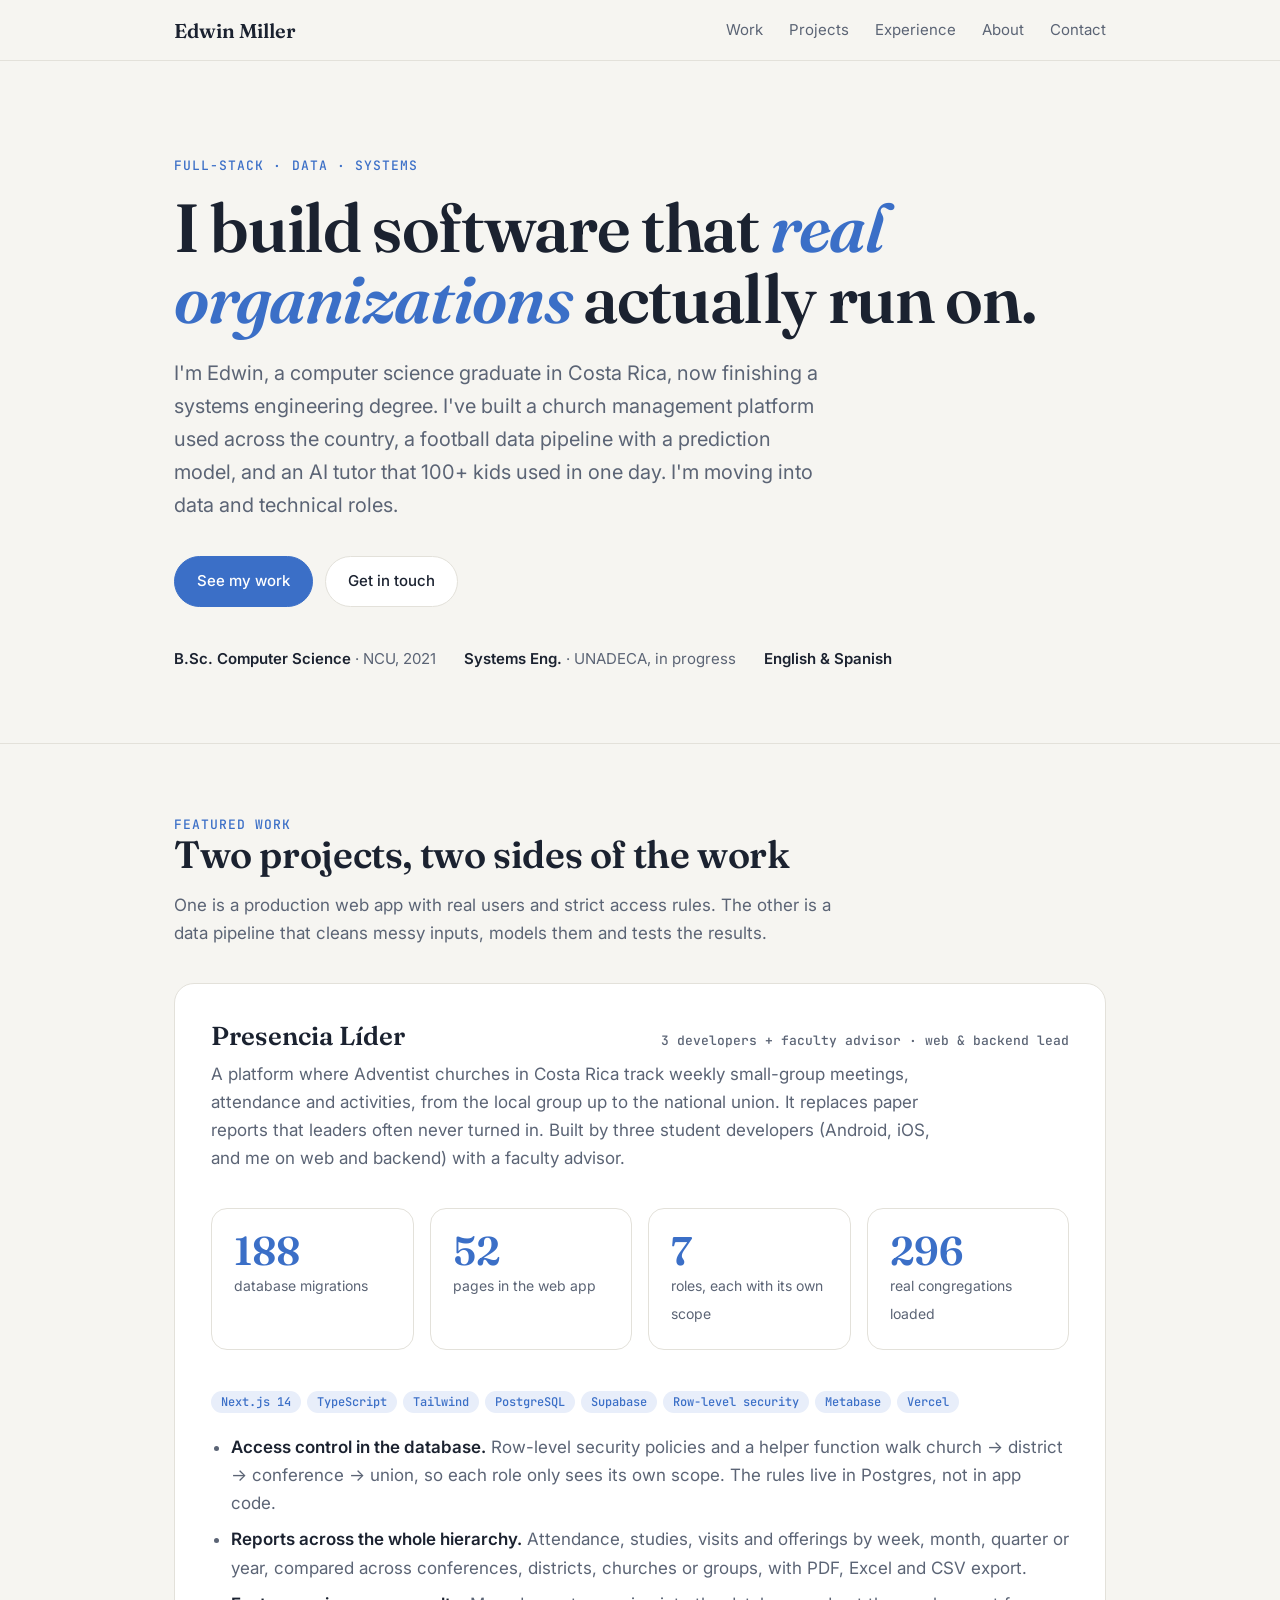
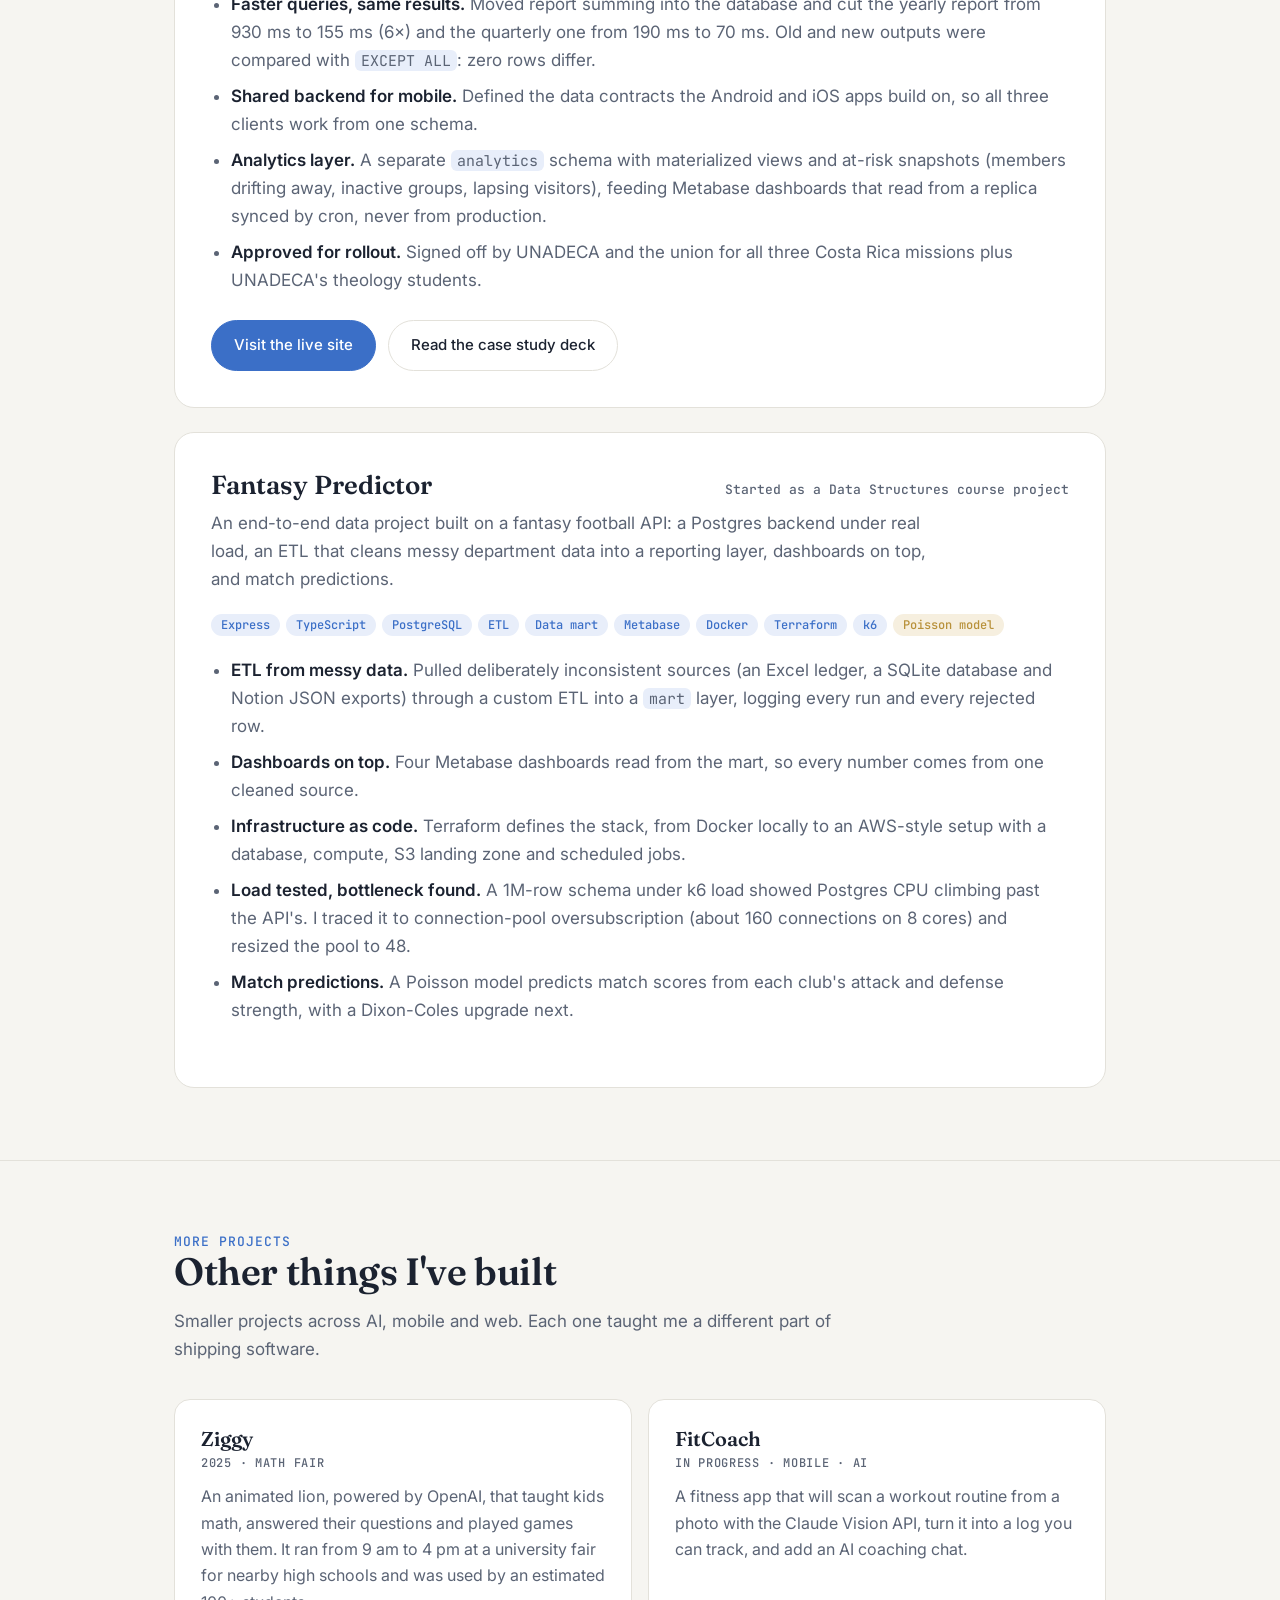
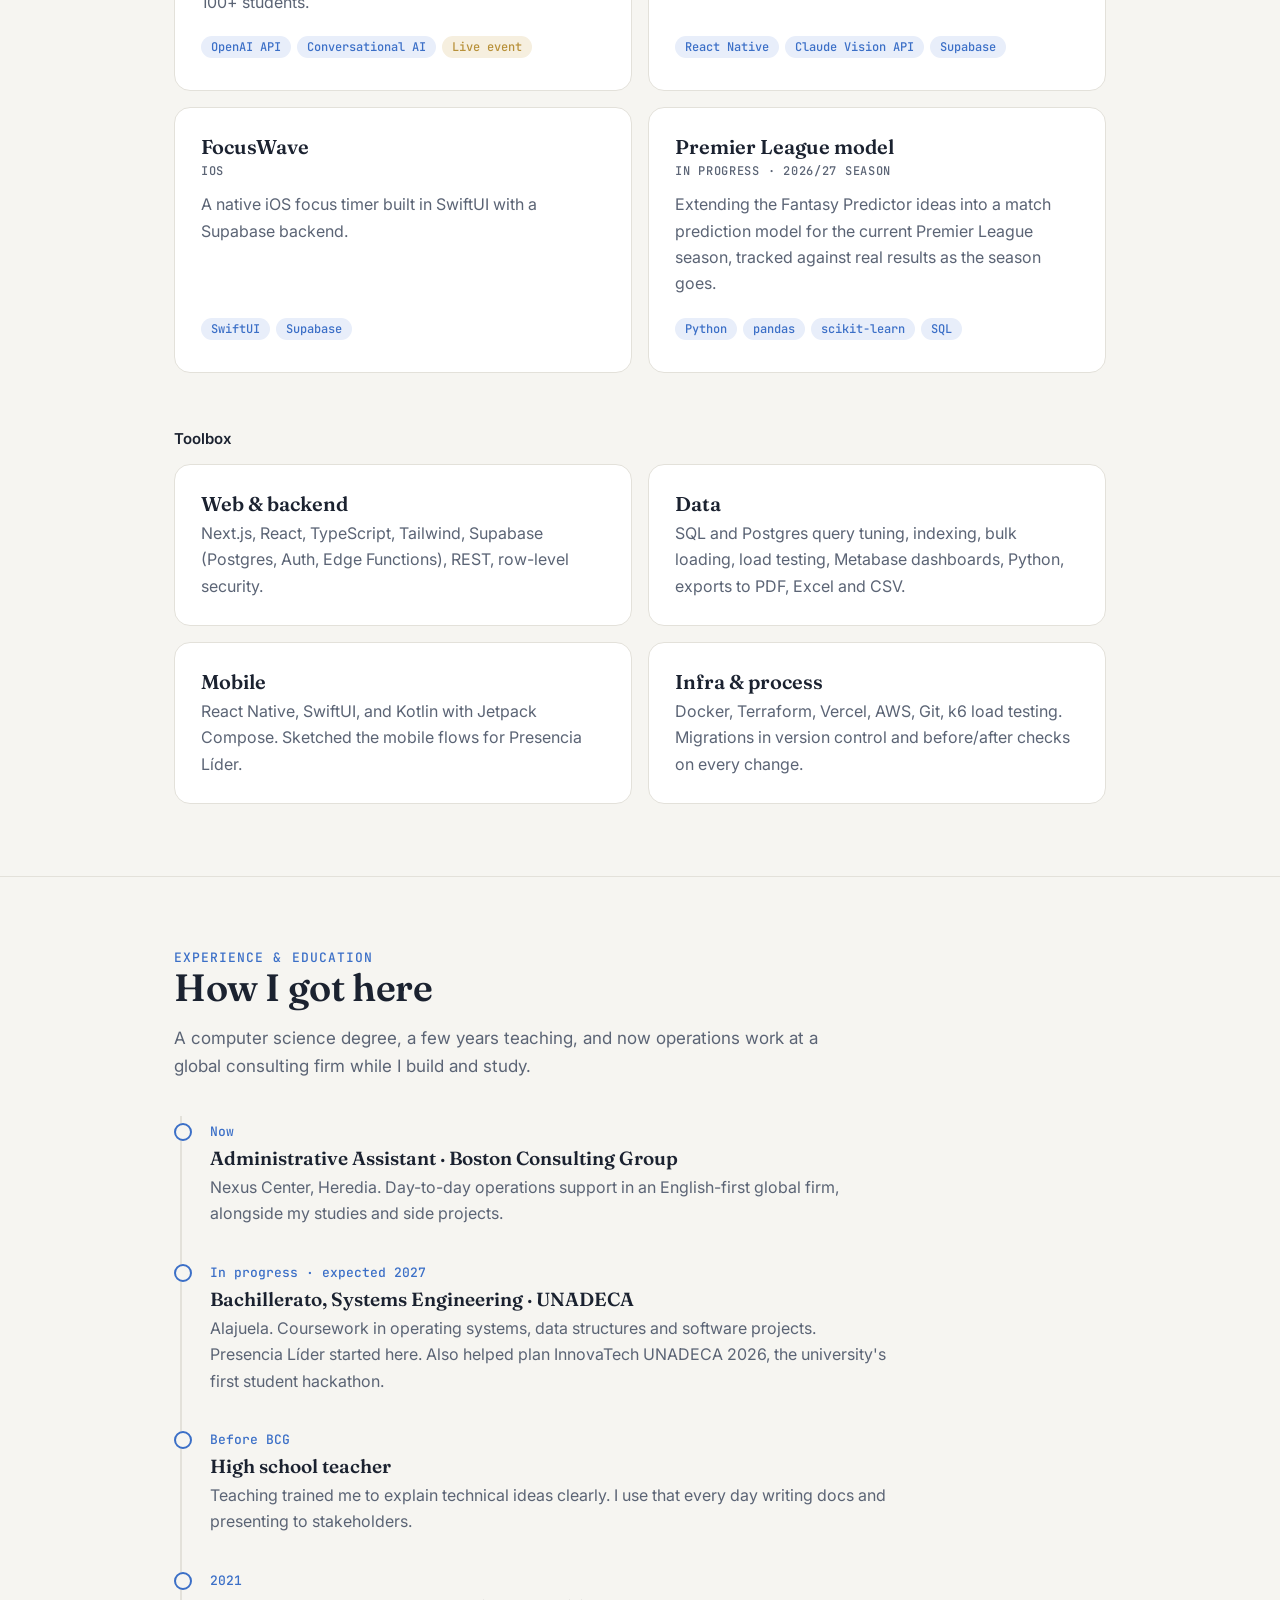
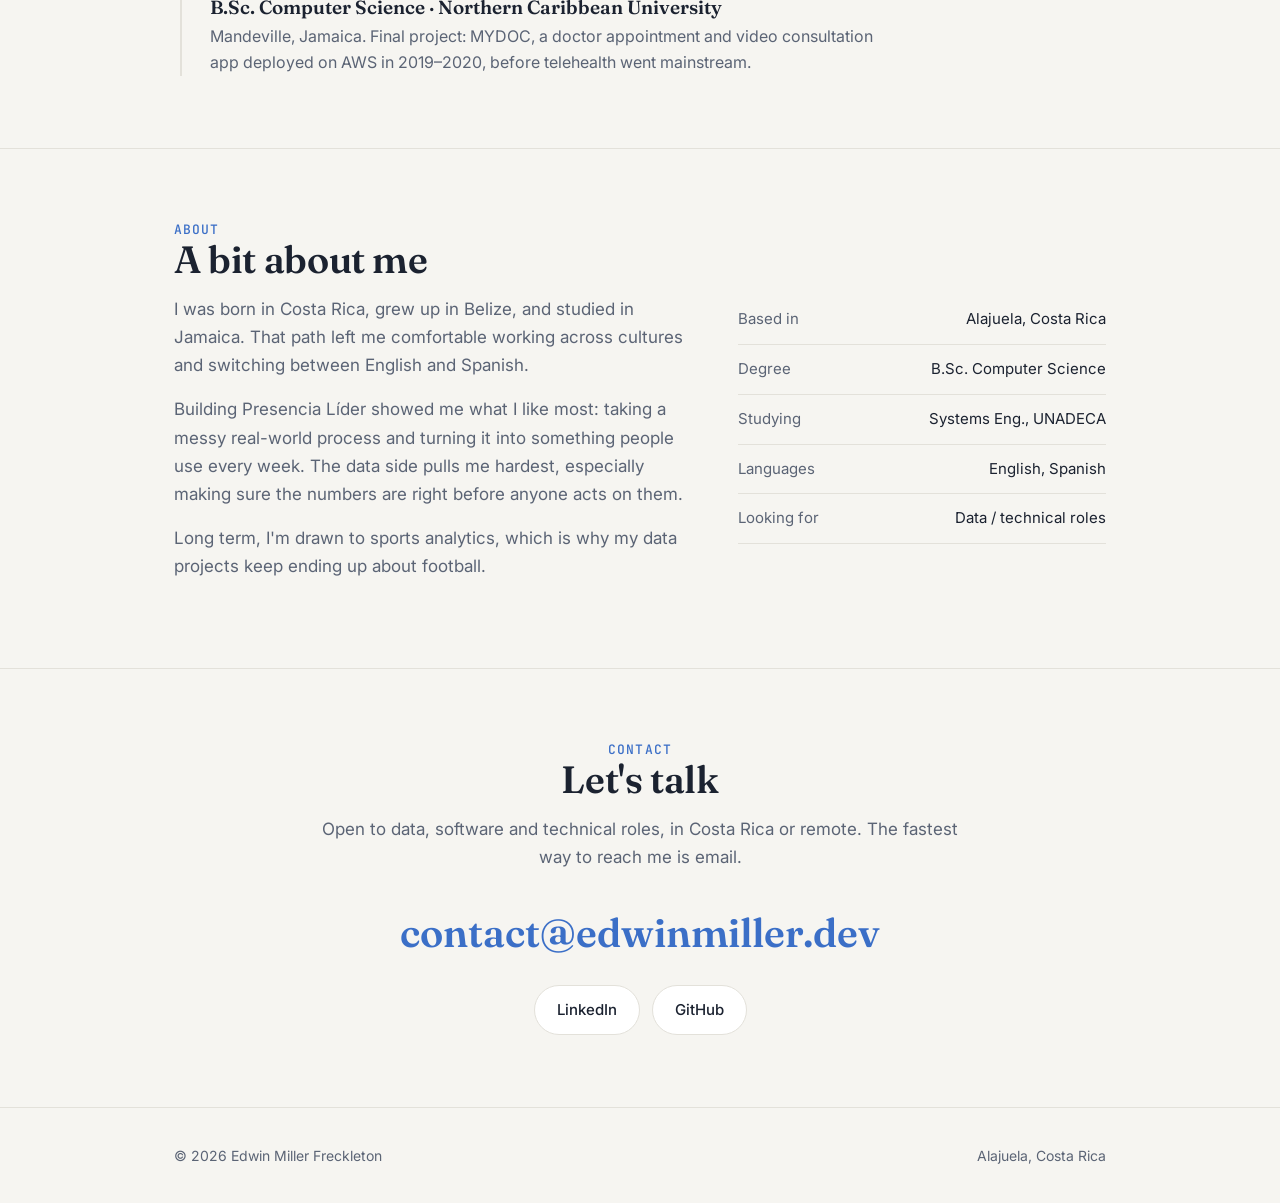
==== index.html @ 7f7b88af "Add files via upload" ====
<!doctype html>
<html lang="en">
<head>
<meta charset="utf-8">
<meta name="viewport" content="width=device-width, initial-scale=1">
<title>Edwin Miller Freckleton — Software & Data</title>
<meta name="description" content="Computer science graduate and full-stack developer in Costa Rica. Web apps, PostgreSQL, data pipelines and prediction models.">
<meta property="og:title" content="Edwin Miller Freckleton">
<meta property="og:description" content="Full-stack and data work: Presencia Líder, a football prediction pipeline, an AI tutor for kids, and more.">
<link rel="icon" href="data:image/svg+xml,<svg xmlns='http://www.w3.org/2000/svg' viewBox='0 0 100 100'><rect width='100' height='100' rx='22' fill='%234a7fd4'/><text x='50' y='68' font-size='56' font-family='Georgia' text-anchor='middle' fill='white'>E</text></svg>">
<link rel="preconnect" href="https://fonts.googleapis.com">
<link rel="preconnect" href="https://fonts.gstatic.com" crossorigin>
<link href="https://fonts.googleapis.com/css2?family=Fraunces:opsz,wght@9..144,500;9..144,600&family=Inter:wght@400;500;600&family=JetBrains+Mono:wght@400;500&display=swap" rel="stylesheet">
<style>
:root{
  --bg:#f6f5f1; --card:#ffffff; --ink:#1b2230; --ink2:#5b6475; --line:#e3e1da;
  --accent:#3b6fc7; --accent-soft:#e8eefa; --gold:#b8913a; --gold-soft:#f6efdf;
}
@media (prefers-color-scheme:dark){
  :root{ --bg:#10141c; --card:#171c27; --ink:#eef0f4; --ink2:#a2abbb; --line:#262d3b; --accent:#7ea6ec; --accent-soft:#1a2438; --gold:#d3ad5a; --gold-soft:#2a2414; }
}
*{box-sizing:border-box;margin:0;padding:0}
html{scroll-behavior:smooth}
body{background:var(--bg);color:var(--ink);font:400 17px/1.65 Inter,system-ui,sans-serif;-webkit-font-smoothing:antialiased}
a{color:inherit}
code{font:400 .88em 'JetBrains Mono',monospace;background:var(--accent-soft);padding:1px 6px;border-radius:6px}
.wrap{max-width:980px;margin:0 auto;padding:0 24px}
nav{position:sticky;top:0;z-index:10;background:color-mix(in srgb,var(--bg) 88%,transparent);backdrop-filter:blur(10px);border-bottom:1px solid var(--line)}
nav .wrap{display:flex;justify-content:space-between;align-items:center;height:60px}
.logo{font:600 20px Fraunces,serif;text-decoration:none}
nav ul{display:flex;gap:26px;list-style:none;font-size:15px}
nav ul a{text-decoration:none;color:var(--ink2)}
nav ul a:hover{color:var(--ink)}
.hero{padding:96px 0 72px}
.eyebrow{font:500 13px 'JetBrains Mono',monospace;letter-spacing:.08em;text-transform:uppercase;color:var(--accent)}
h1{font:600 clamp(40px,7vw,68px)/1.05 Fraunces,serif;letter-spacing:-.02em;margin:18px 0 22px}
h1 em{font-style:italic;color:var(--accent)}
.lead{font-size:20px;color:var(--ink2);max-width:660px}
.cta{display:flex;flex-wrap:wrap;gap:12px;margin-top:34px}
.btn{display:inline-block;padding:12px 22px;border-radius:999px;font-weight:500;font-size:15px;text-decoration:none;border:1px solid var(--line);background:var(--card);transition:transform .15s}
.btn.primary{background:var(--accent);border-color:var(--accent);color:#fff}
.btn:hover{transform:translateY(-1px)}
.hero-facts{display:flex;flex-wrap:wrap;gap:10px 28px;margin-top:40px;font-size:15px;color:var(--ink2)}
.hero-facts b{color:var(--ink);font-weight:600}
section{padding:72px 0;border-top:1px solid var(--line)}
h2{font:600 clamp(28px,4vw,38px)/1.15 Fraunces,serif;letter-spacing:-.01em;margin-bottom:14px}
.sub{color:var(--ink2);max-width:660px;margin-bottom:36px}
.stats{display:grid;grid-template-columns:repeat(4,1fr);gap:16px;margin:36px 0}
.stat{background:var(--card);border:1px solid var(--line);border-radius:16px;padding:22px}
.stat b{display:block;font:600 40px Fraunces,serif;color:var(--accent);line-height:1}
.stat span{font-size:14px;color:var(--ink2)}
.grid{display:grid;grid-template-columns:repeat(2,1fr);gap:16px}
.card{background:var(--card);border:1px solid var(--line);border-radius:16px;padding:26px;display:flex;flex-direction:column}
.card h3{font:600 20px Fraunces,serif;margin-bottom:4px}
.card .kicker{font:500 12px 'JetBrains Mono',monospace;color:var(--ink2);text-transform:uppercase;letter-spacing:.06em;margin-bottom:12px}
.card p{color:var(--ink2);font-size:16px}
.card .tags{margin-top:auto;padding-top:16px}
.tag{display:inline-block;font:500 12px 'JetBrains Mono',monospace;padding:3px 10px;border-radius:999px;background:var(--accent-soft);color:var(--accent);margin:0 6px 6px 0}
.tag.gold{background:var(--gold-soft);color:var(--gold)}
.proj{background:var(--card);border:1px solid var(--line);border-radius:20px;padding:36px}
.proj + .proj{margin-top:24px}
.proj-head{display:flex;justify-content:space-between;align-items:baseline;gap:16px;flex-wrap:wrap}
.proj h3{font:600 26px Fraunces,serif}
.proj .when{font:500 13px 'JetBrains Mono',monospace;color:var(--ink2)}
.proj .what{color:var(--ink2);margin-top:8px;max-width:720px}
.proj .meta{margin:16px 0 4px}
.proj ul{margin:14px 0 26px 20px;color:var(--ink2)}
.proj li{margin-bottom:8px}
.proj li b{color:var(--ink);font-weight:600}
.section-label{font:600 15px Inter,sans-serif;margin:56px 0 16px;color:var(--ink)}
.timeline{list-style:none;border-left:2px solid var(--line);margin-left:6px}
.timeline li{position:relative;padding:0 0 30px 28px}
.timeline li:last-child{padding-bottom:0}
.timeline li::before{content:"";position:absolute;left:-8px;top:7px;width:14px;height:14px;border-radius:50%;background:var(--bg);border:2px solid var(--accent)}
.timeline .t-when{font:500 13px 'JetBrains Mono',monospace;color:var(--accent)}
.timeline h3{font:600 19px Fraunces,serif;margin:2px 0 4px}
.timeline p{color:var(--ink2);font-size:16px;max-width:680px}
.about{display:grid;grid-template-columns:1.4fr 1fr;gap:48px}
.about p{margin-bottom:16px;color:var(--ink2)}
.facts{list-style:none;font-size:15px}
.facts li{padding:12px 0;border-bottom:1px solid var(--line);display:flex;justify-content:space-between;gap:16px}
.facts li span:first-child{color:var(--ink2)}
.facts li span:last-child{text-align:right}
.contact{text-align:center}
.contact .sub{margin-inline:auto}
.contact .mail{font:600 clamp(24px,4.5vw,40px) Fraunces,serif;color:var(--accent);text-decoration:none;word-break:break-all}
.links{display:flex;justify-content:center;gap:12px;margin-top:28px;flex-wrap:wrap}
footer{padding:36px 0;border-top:1px solid var(--line);color:var(--ink2);font-size:14px}
footer .wrap{display:flex;justify-content:space-between;flex-wrap:wrap;gap:8px}
@media(max-width:760px){
  .stats{grid-template-columns:repeat(2,1fr)} .grid,.about{grid-template-columns:1fr} .about{gap:28px}
  nav ul{gap:14px;font-size:14px} nav ul li.hide-sm{display:none}
  .hero{padding:64px 0 48px} section{padding:52px 0} .proj{padding:24px}
}
</style>
</head>
<body>
<nav><div class="wrap">
  <a class="logo" href="#top">Edwin Miller</a>
  <ul>
    <li><a href="#work">Work</a></li>
    <li class="hide-sm"><a href="#projects">Projects</a></li>
    <li><a href="#experience">Experience</a></li>
    <li class="hide-sm"><a href="#about">About</a></li>
    <li><a href="#contact">Contact</a></li>
  </ul>
</div></nav>

<header class="hero" id="top"><div class="wrap">
  <p class="eyebrow">Full-stack · Data · Systems</p>
  <h1>I build software that <em>real organizations</em> actually run on.</h1>
  <p class="lead">I'm Edwin, a computer science graduate in Costa Rica, now finishing a systems engineering degree. I've built a church management platform used across the country, a football data pipeline with a prediction model, and an AI tutor that 100+ kids used in one day. I'm moving into data and technical roles.</p>
  <div class="cta">
    <a class="btn primary" href="#work">See my work</a>
    <a class="btn" href="#contact">Get in touch</a>
  </div>
  <div class="hero-facts">
    <span><b>B.Sc. Computer Science</b> · NCU, 2021</span>
    <span><b>Systems Eng.</b> · UNADECA, in progress</span>
    <span><b>English &amp; Spanish</b></span>
  </div>
</div></header>

<section id="work"><div class="wrap">
  <p class="eyebrow">Featured work</p>
  <h2>Two projects, two sides of the work</h2>
  <p class="sub">One is a production web app with real users and strict access rules. The other is a data pipeline that cleans messy inputs, models them and tests the results.</p>

  <div class="proj">
    <div class="proj-head"><h3>Presencia Líder</h3><span class="when">3 developers + faculty advisor · web &amp; backend lead</span></div>
    <p class="what">A platform where Adventist churches in Costa Rica track weekly small-group meetings, attendance and activities, from the local group up to the national union. It replaces paper reports that leaders often never turned in. Built by three student developers (Android, iOS, and me on web and backend) with a faculty advisor.</p>

    <div class="stats">
      <div class="stat"><b>188</b><span>database migrations</span></div>
      <div class="stat"><b>52</b><span>pages in the web app</span></div>
      <div class="stat"><b>7</b><span>roles, each with its own scope</span></div>
      <div class="stat"><b>296</b><span>real congregations loaded</span></div>
    </div>

    <div class="meta">
      <span class="tag">Next.js 14</span><span class="tag">TypeScript</span><span class="tag">Tailwind</span><span class="tag">PostgreSQL</span><span class="tag">Supabase</span><span class="tag">Row-level security</span><span class="tag">Metabase</span><span class="tag">Vercel</span>
    </div>
    <ul>
      <li><b>Access control in the database.</b> Row-level security policies and a helper function walk church → district → conference → union, so each role only sees its own scope. The rules live in Postgres, not in app code.</li>
      <li><b>Reports across the whole hierarchy.</b> Attendance, studies, visits and offerings by week, month, quarter or year, compared across conferences, districts, churches or groups, with PDF, Excel and CSV export.</li>
      <li><b>Faster queries, same results.</b> Moved report summing into the database and cut the yearly report from 930 ms to 155 ms (6×) and the quarterly one from 190 ms to 70 ms. Old and new outputs were compared with <code>EXCEPT ALL</code>: zero rows differ.</li>
      <li><b>Shared backend for mobile.</b> Defined the data contracts the Android and iOS apps build on, so all three clients work from one schema.</li>
      <li><b>Analytics layer.</b> A separate <code>analytics</code> schema with materialized views and at-risk snapshots (members drifting away, inactive groups, lapsing visitors), feeding Metabase dashboards that read from a replica synced by cron, never from production.</li>
      <li><b>Approved for rollout.</b> Signed off by UNADECA and the union for all three Costa Rica missions plus UNADECA's theology students.</li>
    </ul>
    <div class="cta" style="margin-top:0">
      <a class="btn primary" href="https://presenciaapp.vercel.app" target="_blank" rel="noopener">Visit the live site</a>
      <a class="btn" href="https://claude.ai/artifact/QnpymMgM3wUbm4tJFWESkU" target="_blank" rel="noopener">Read the case study deck</a>
    </div>
  </div>

  <div class="proj">
    <div class="proj-head"><h3>Fantasy Predictor</h3><span class="when">Started as a Data Structures course project</span></div>
    <p class="what">An end-to-end data project built on a fantasy football API: a Postgres backend under real load, an ETL that cleans messy department data into a reporting layer, dashboards on top, and match predictions.</p>
    <div class="meta">
      <span class="tag">Express</span><span class="tag">TypeScript</span><span class="tag">PostgreSQL</span><span class="tag">ETL</span><span class="tag">Data mart</span><span class="tag">Metabase</span><span class="tag">Docker</span><span class="tag">Terraform</span><span class="tag">k6</span><span class="tag gold">Poisson model</span>
    </div>
    <ul>
      <li><b>ETL from messy data.</b> Pulled deliberately inconsistent sources (an Excel ledger, a SQLite database and Notion JSON exports) through a custom ETL into a <code>mart</code> layer, logging every run and every rejected row.</li>
      <li><b>Dashboards on top.</b> Four Metabase dashboards read from the mart, so every number comes from one cleaned source.</li>
      <li><b>Infrastructure as code.</b> Terraform defines the stack, from Docker locally to an AWS-style setup with a database, compute, S3 landing zone and scheduled jobs.</li>
      <li><b>Load tested, bottleneck found.</b> A 1M-row schema under k6 load showed Postgres CPU climbing past the API's. I traced it to connection-pool oversubscription (about 160 connections on 8 cores) and resized the pool to 48.</li>
      <li><b>Match predictions.</b> A Poisson model predicts match scores from each club's attack and defense strength, with a Dixon-Coles upgrade next.</li>
    </ul>
  </div>
</div></section>

<section id="projects"><div class="wrap">
  <p class="eyebrow">More projects</p>
  <h2>Other things I've built</h2>
  <p class="sub">Smaller projects across AI, mobile and web. Each one taught me a different part of shipping software.</p>
  <div class="grid">
    <div class="card">
      <h3>Ziggy</h3>
      <p class="kicker">2025 · Math fair</p>
      <p>An animated lion, powered by OpenAI, that taught kids math, answered their questions and played games with them. It ran from 9 am to 4 pm at a university fair for nearby high schools and was used by an estimated 100+ students.</p>
      <div class="tags"><span class="tag">OpenAI API</span><span class="tag">Conversational AI</span><span class="tag gold">Live event</span></div>
    </div>
    <div class="card">
      <h3>FitCoach</h3>
      <p class="kicker">In progress · Mobile · AI</p>
      <p>A fitness app that will scan a workout routine from a photo with the Claude Vision API, turn it into a log you can track, and add an AI coaching chat.</p>
      <div class="tags"><span class="tag">React Native</span><span class="tag">Claude Vision API</span><span class="tag">Supabase</span></div>
    </div>
    <div class="card">
      <h3>FocusWave</h3>
      <p class="kicker">iOS</p>
      <p>A native iOS focus timer built in SwiftUI with a Supabase backend.</p>
      <div class="tags"><span class="tag">SwiftUI</span><span class="tag">Supabase</span></div>
    </div>
    <div class="card">
      <h3>Premier League model</h3>
      <p class="kicker">In progress · 2026/27 season</p>
      <p>Extending the Fantasy Predictor ideas into a match prediction model for the current Premier League season, tracked against real results as the season goes.</p>
      <div class="tags"><span class="tag">Python</span><span class="tag">pandas</span><span class="tag">scikit-learn</span><span class="tag">SQL</span></div>
    </div>
  </div>

  <p class="section-label">Toolbox</p>
  <div class="grid">
    <div class="card"><h3>Web &amp; backend</h3><p>Next.js, React, TypeScript, Tailwind, Supabase (Postgres, Auth, Edge Functions), REST, row-level security.</p></div>
    <div class="card"><h3>Data</h3><p>SQL and Postgres query tuning, indexing, bulk loading, load testing, Metabase dashboards, Python, exports to PDF, Excel and CSV.</p></div>
    <div class="card"><h3>Mobile</h3><p>React Native, SwiftUI, and Kotlin with Jetpack Compose. Sketched the mobile flows for Presencia Líder.</p></div>
    <div class="card"><h3>Infra &amp; process</h3><p>Docker, Terraform, Vercel, AWS, Git, k6 load testing. Migrations in version control and before/after checks on every change.</p></div>
  </div>
</div></section>

<section id="experience"><div class="wrap">
  <p class="eyebrow">Experience &amp; education</p>
  <h2>How I got here</h2>
  <p class="sub">A computer science degree, a few years teaching, and now operations work at a global consulting firm while I build and study.</p>
  <ul class="timeline">
    <li>
      <span class="t-when">Now</span>
      <h3>Administrative Assistant · Boston Consulting Group</h3>
      <p>Nexus Center, Heredia. Day-to-day operations support in an English-first global firm, alongside my studies and side projects.</p>
    </li>
    <li>
      <span class="t-when">In progress · expected 2027</span>
      <h3>Bachillerato, Systems Engineering · UNADECA</h3>
      <p>Alajuela. Coursework in operating systems, data structures and software projects. Presencia Líder started here. Also helped plan InnovaTech UNADECA 2026, the university's first student hackathon.</p>
    </li>
    <li>
      <span class="t-when">Before BCG</span>
      <h3>High school teacher</h3>
      <p>Teaching trained me to explain technical ideas clearly. I use that every day writing docs and presenting to stakeholders.</p>
    </li>
    <li>
      <span class="t-when">2021</span>
      <h3>B.Sc. Computer Science · Northern Caribbean University</h3>
      <p>Mandeville, Jamaica. Final project: MYDOC, a doctor appointment and video consultation app deployed on AWS in 2019–2020, before telehealth went mainstream.</p>
    </li>
  </ul>
</div></section>

<section id="about"><div class="wrap">
  <p class="eyebrow">About</p>
  <h2>A bit about me</h2>
  <div class="about">
    <div>
      <p>I was born in Costa Rica, grew up in Belize, and studied in Jamaica. That path left me comfortable working across cultures and switching between English and Spanish.</p>
      <p>Building Presencia Líder showed me what I like most: taking a messy real-world process and turning it into something people use every week. The data side pulls me hardest, especially making sure the numbers are right before anyone acts on them.</p>
      <p>Long term, I'm drawn to sports analytics, which is why my data projects keep ending up about football.</p>
    </div>
    <ul class="facts">
      <li><span>Based in</span><span>Alajuela, Costa Rica</span></li>
      <li><span>Degree</span><span>B.Sc. Computer Science</span></li>
      <li><span>Studying</span><span>Systems Eng., UNADECA</span></li>
      <li><span>Languages</span><span>English, Spanish</span></li>
      <li><span>Looking for</span><span>Data / technical roles</span></li>
    </ul>
  </div>
</div></section>

<section id="contact" class="contact"><div class="wrap">
  <p class="eyebrow">Contact</p>
  <h2>Let's talk</h2>
  <p class="sub">Open to data, software and technical roles, in Costa Rica or remote. The fastest way to reach me is email.</p>
  <a class="mail" href="mailto:contact@edwinmiller.dev">contact@edwinmiller.dev</a>
  <div class="links">
    <a class="btn" href="https://www.linkedin.com/in/edwin-miller-freckleton-8b218316a/" target="_blank" rel="noopener">LinkedIn</a>
    <a class="btn" href="https://github.com/Edwin1904" target="_blank" rel="noopener">GitHub</a>
  </div>
</div></section>

<footer><div class="wrap"><span>© <script>document.write(new Date().getFullYear())</script> Edwin Miller Freckleton</span><span>Alajuela, Costa Rica</span></div></footer>
</body>
</html>
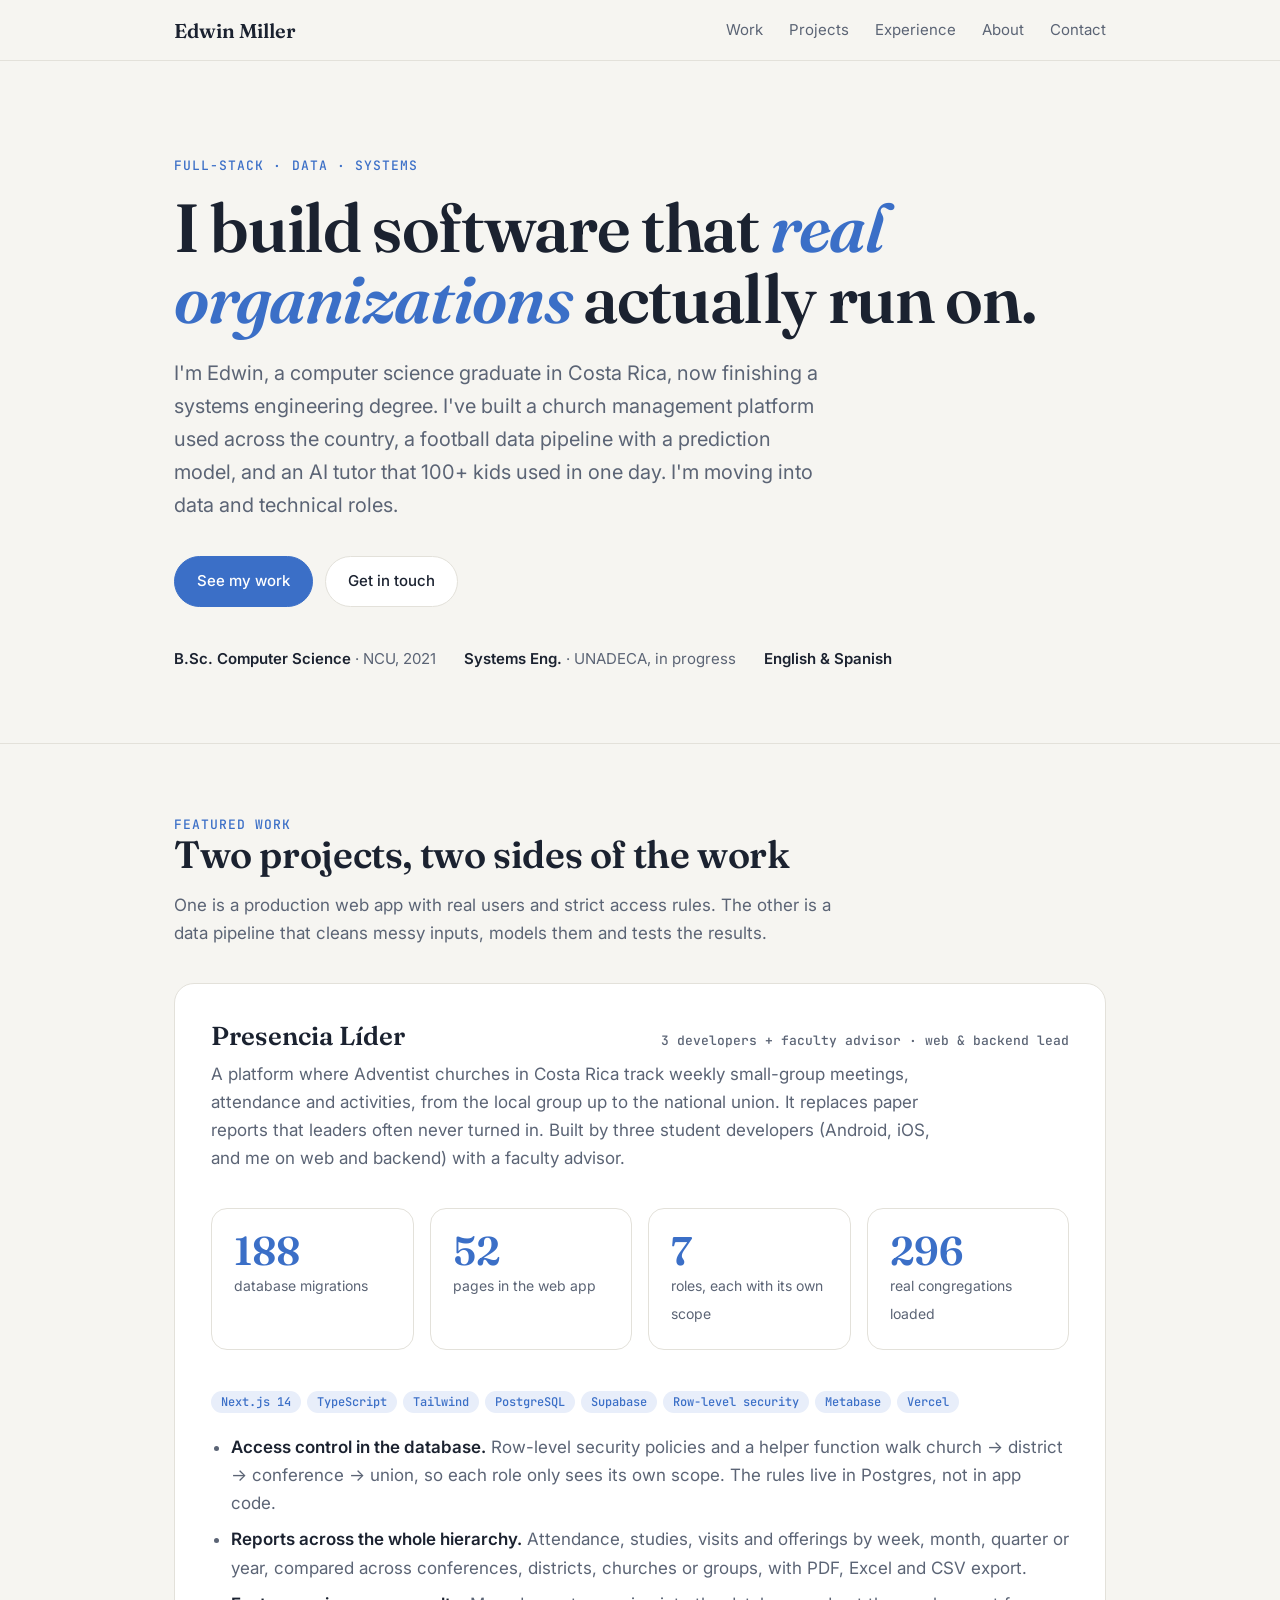
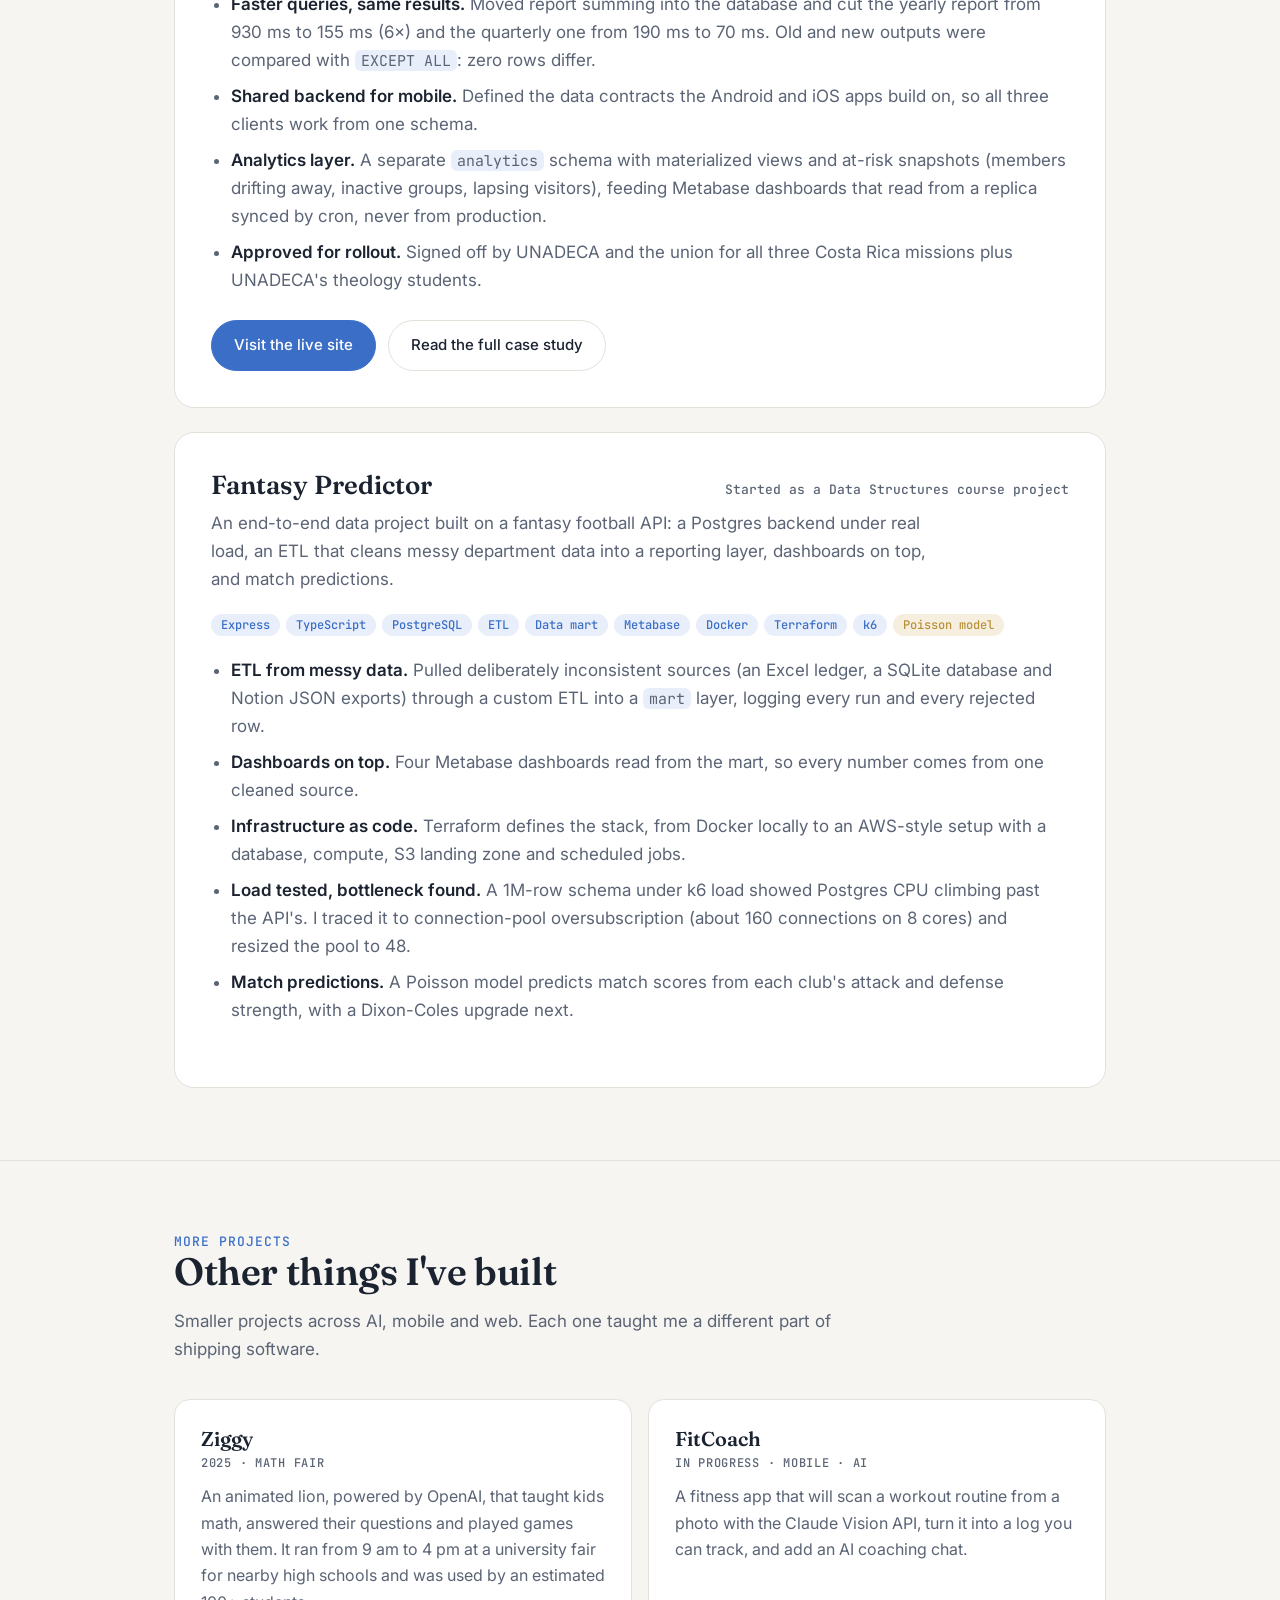
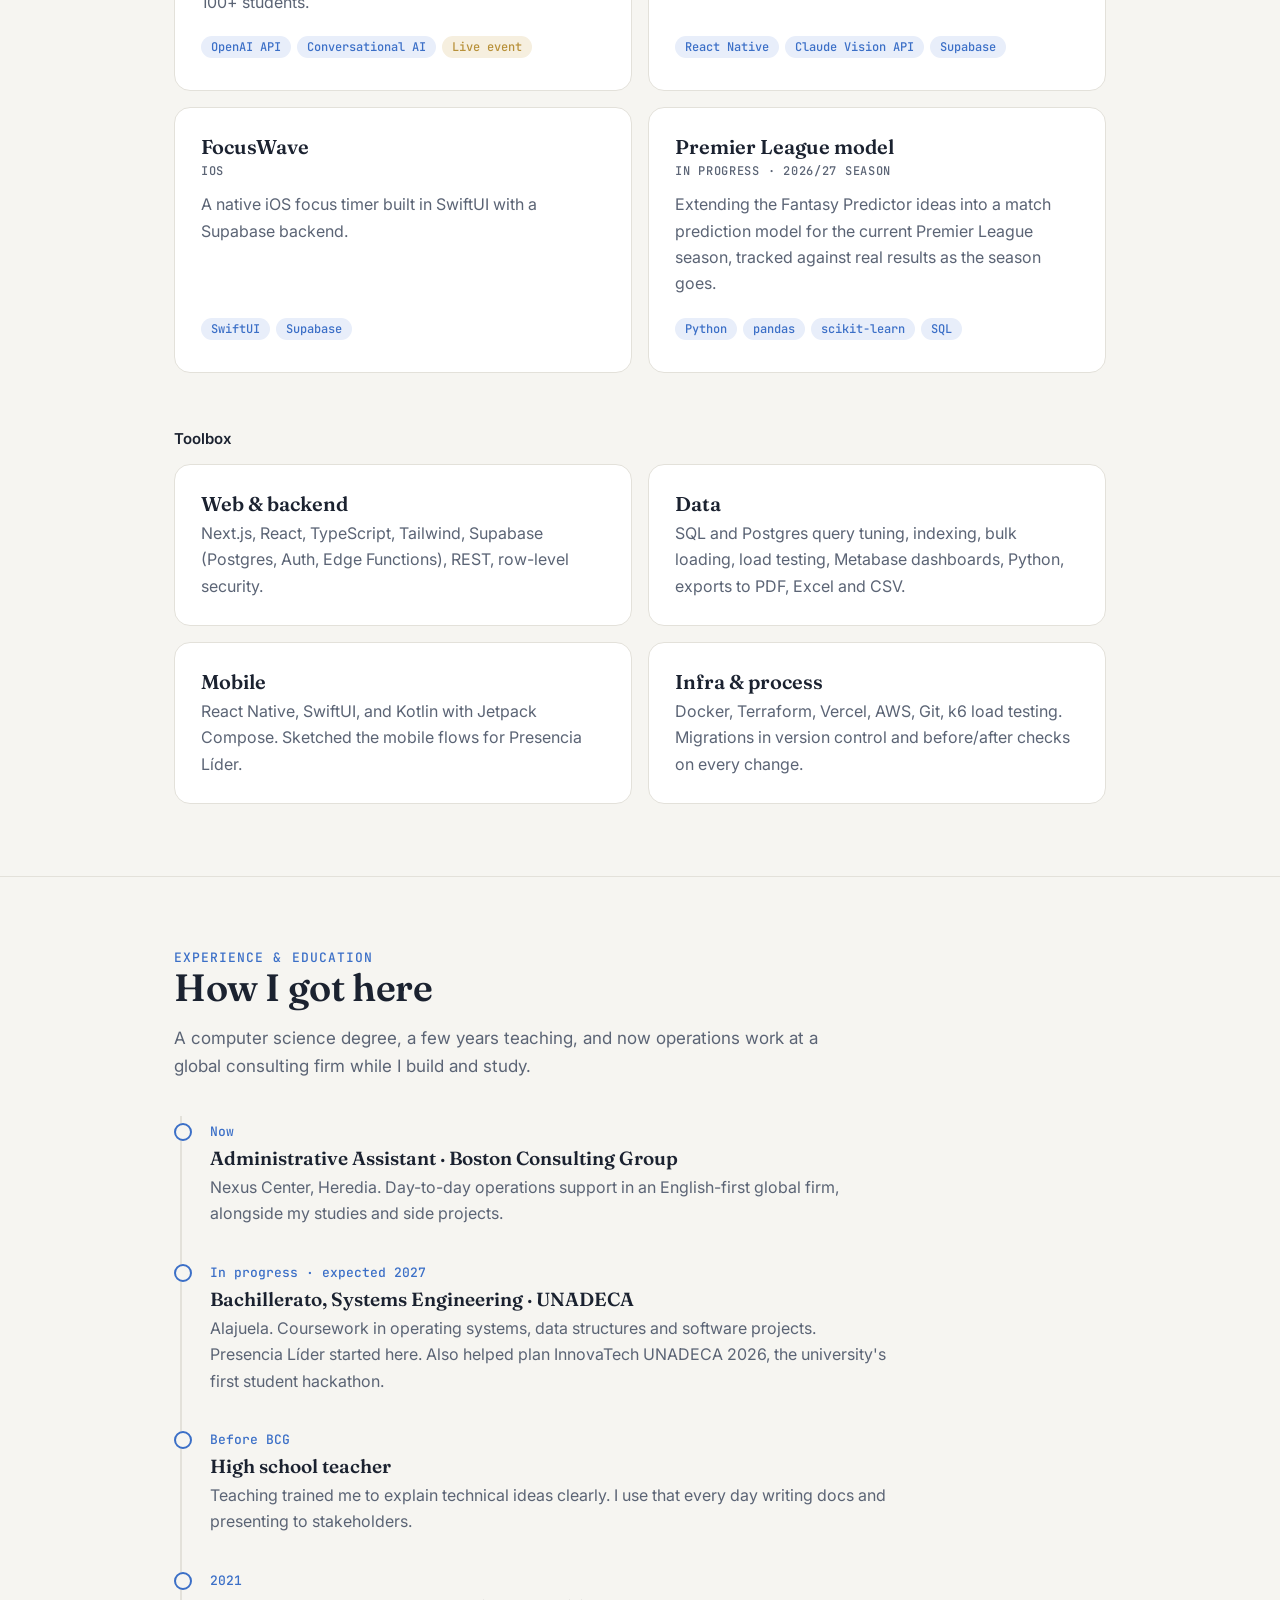
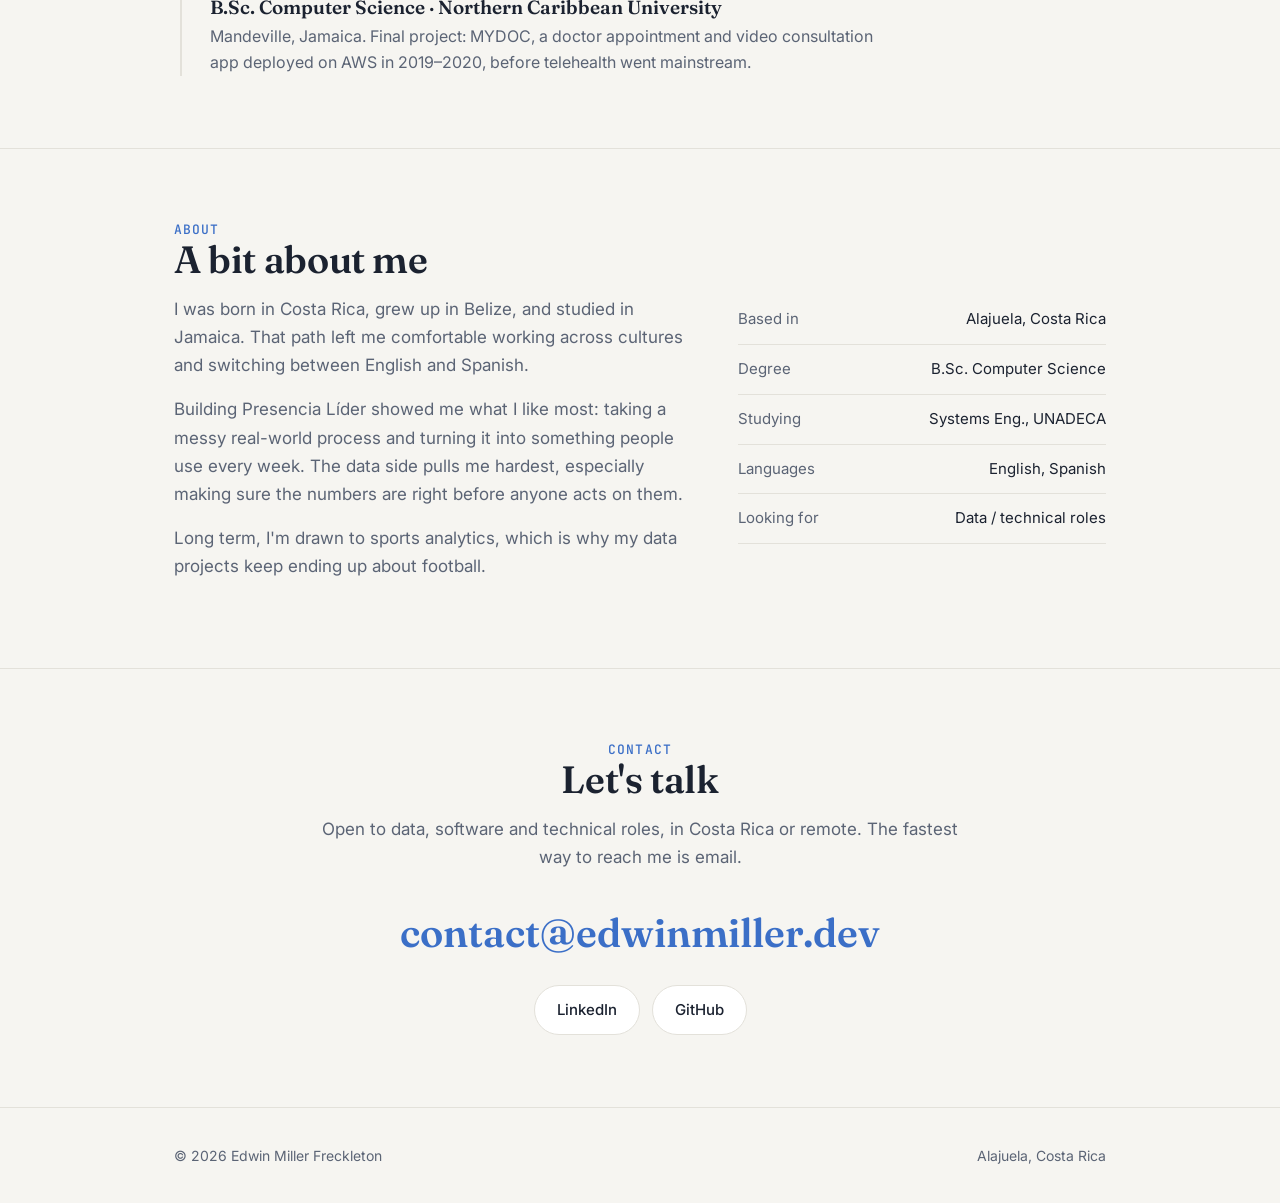
==== commit 1bd1cd56: "Add Presencia Líder case study page at /presencia - presencia/index.html: case study with screenshot" ====
--- a/index.html
+++ b/index.html
@@ -11,88 +11,7 @@
 <link rel="preconnect" href="https://fonts.googleapis.com">
 <link rel="preconnect" href="https://fonts.gstatic.com" crossorigin>
 <link href="https://fonts.googleapis.com/css2?family=Fraunces:opsz,wght@9..144,500;9..144,600&family=Inter:wght@400;500;600&family=JetBrains+Mono:wght@400;500&display=swap" rel="stylesheet">
-<style>
-:root{
-  --bg:#f6f5f1; --card:#ffffff; --ink:#1b2230; --ink2:#5b6475; --line:#e3e1da;
-  --accent:#3b6fc7; --accent-soft:#e8eefa; --gold:#b8913a; --gold-soft:#f6efdf;
-}
-@media (prefers-color-scheme:dark){
-  :root{ --bg:#10141c; --card:#171c27; --ink:#eef0f4; --ink2:#a2abbb; --line:#262d3b; --accent:#7ea6ec; --accent-soft:#1a2438; --gold:#d3ad5a; --gold-soft:#2a2414; }
-}
-*{box-sizing:border-box;margin:0;padding:0}
-html{scroll-behavior:smooth}
-body{background:var(--bg);color:var(--ink);font:400 17px/1.65 Inter,system-ui,sans-serif;-webkit-font-smoothing:antialiased}
-a{color:inherit}
-code{font:400 .88em 'JetBrains Mono',monospace;background:var(--accent-soft);padding:1px 6px;border-radius:6px}
-.wrap{max-width:980px;margin:0 auto;padding:0 24px}
-nav{position:sticky;top:0;z-index:10;background:color-mix(in srgb,var(--bg) 88%,transparent);backdrop-filter:blur(10px);border-bottom:1px solid var(--line)}
-nav .wrap{display:flex;justify-content:space-between;align-items:center;height:60px}
-.logo{font:600 20px Fraunces,serif;text-decoration:none}
-nav ul{display:flex;gap:26px;list-style:none;font-size:15px}
-nav ul a{text-decoration:none;color:var(--ink2)}
-nav ul a:hover{color:var(--ink)}
-.hero{padding:96px 0 72px}
-.eyebrow{font:500 13px 'JetBrains Mono',monospace;letter-spacing:.08em;text-transform:uppercase;color:var(--accent)}
-h1{font:600 clamp(40px,7vw,68px)/1.05 Fraunces,serif;letter-spacing:-.02em;margin:18px 0 22px}
-h1 em{font-style:italic;color:var(--accent)}
-.lead{font-size:20px;color:var(--ink2);max-width:660px}
-.cta{display:flex;flex-wrap:wrap;gap:12px;margin-top:34px}
-.btn{display:inline-block;padding:12px 22px;border-radius:999px;font-weight:500;font-size:15px;text-decoration:none;border:1px solid var(--line);background:var(--card);transition:transform .15s}
-.btn.primary{background:var(--accent);border-color:var(--accent);color:#fff}
-.btn:hover{transform:translateY(-1px)}
-.hero-facts{display:flex;flex-wrap:wrap;gap:10px 28px;margin-top:40px;font-size:15px;color:var(--ink2)}
-.hero-facts b{color:var(--ink);font-weight:600}
-section{padding:72px 0;border-top:1px solid var(--line)}
-h2{font:600 clamp(28px,4vw,38px)/1.15 Fraunces,serif;letter-spacing:-.01em;margin-bottom:14px}
-.sub{color:var(--ink2);max-width:660px;margin-bottom:36px}
-.stats{display:grid;grid-template-columns:repeat(4,1fr);gap:16px;margin:36px 0}
-.stat{background:var(--card);border:1px solid var(--line);border-radius:16px;padding:22px}
-.stat b{display:block;font:600 40px Fraunces,serif;color:var(--accent);line-height:1}
-.stat span{font-size:14px;color:var(--ink2)}
-.grid{display:grid;grid-template-columns:repeat(2,1fr);gap:16px}
-.card{background:var(--card);border:1px solid var(--line);border-radius:16px;padding:26px;display:flex;flex-direction:column}
-.card h3{font:600 20px Fraunces,serif;margin-bottom:4px}
-.card .kicker{font:500 12px 'JetBrains Mono',monospace;color:var(--ink2);text-transform:uppercase;letter-spacing:.06em;margin-bottom:12px}
-.card p{color:var(--ink2);font-size:16px}
-.card .tags{margin-top:auto;padding-top:16px}
-.tag{display:inline-block;font:500 12px 'JetBrains Mono',monospace;padding:3px 10px;border-radius:999px;background:var(--accent-soft);color:var(--accent);margin:0 6px 6px 0}
-.tag.gold{background:var(--gold-soft);color:var(--gold)}
-.proj{background:var(--card);border:1px solid var(--line);border-radius:20px;padding:36px}
-.proj + .proj{margin-top:24px}
-.proj-head{display:flex;justify-content:space-between;align-items:baseline;gap:16px;flex-wrap:wrap}
-.proj h3{font:600 26px Fraunces,serif}
-.proj .when{font:500 13px 'JetBrains Mono',monospace;color:var(--ink2)}
-.proj .what{color:var(--ink2);margin-top:8px;max-width:720px}
-.proj .meta{margin:16px 0 4px}
-.proj ul{margin:14px 0 26px 20px;color:var(--ink2)}
-.proj li{margin-bottom:8px}
-.proj li b{color:var(--ink);font-weight:600}
-.section-label{font:600 15px Inter,sans-serif;margin:56px 0 16px;color:var(--ink)}
-.timeline{list-style:none;border-left:2px solid var(--line);margin-left:6px}
-.timeline li{position:relative;padding:0 0 30px 28px}
-.timeline li:last-child{padding-bottom:0}
-.timeline li::before{content:"";position:absolute;left:-8px;top:7px;width:14px;height:14px;border-radius:50%;background:var(--bg);border:2px solid var(--accent)}
-.timeline .t-when{font:500 13px 'JetBrains Mono',monospace;color:var(--accent)}
-.timeline h3{font:600 19px Fraunces,serif;margin:2px 0 4px}
-.timeline p{color:var(--ink2);font-size:16px;max-width:680px}
-.about{display:grid;grid-template-columns:1.4fr 1fr;gap:48px}
-.about p{margin-bottom:16px;color:var(--ink2)}
-.facts{list-style:none;font-size:15px}
-.facts li{padding:12px 0;border-bottom:1px solid var(--line);display:flex;justify-content:space-between;gap:16px}
-.facts li span:first-child{color:var(--ink2)}
-.facts li span:last-child{text-align:right}
-.contact{text-align:center}
-.contact .sub{margin-inline:auto}
-.contact .mail{font:600 clamp(24px,4.5vw,40px) Fraunces,serif;color:var(--accent);text-decoration:none;word-break:break-all}
-.links{display:flex;justify-content:center;gap:12px;margin-top:28px;flex-wrap:wrap}
-footer{padding:36px 0;border-top:1px solid var(--line);color:var(--ink2);font-size:14px}
-footer .wrap{display:flex;justify-content:space-between;flex-wrap:wrap;gap:8px}
-@media(max-width:760px){
-  .stats{grid-template-columns:repeat(2,1fr)} .grid,.about{grid-template-columns:1fr} .about{gap:28px}
-  nav ul{gap:14px;font-size:14px} nav ul li.hide-sm{display:none}
-  .hero{padding:64px 0 48px} section{padding:52px 0} .proj{padding:24px}
-}
-</style>
+<link rel="stylesheet" href="/styles.css">
 </head>
 <body>
 <nav><div class="wrap">
@@ -150,7 +69,7 @@
     </ul>
     <div class="cta" style="margin-top:0">
       <a class="btn primary" href="https://presenciaapp.vercel.app" target="_blank" rel="noopener">Visit the live site</a>
-      <a class="btn" href="https://claude.ai/artifact/QnpymMgM3wUbm4tJFWESkU" target="_blank" rel="noopener">Read the case study deck</a>
+      <a class="btn" href="/presencia/">Read the full case study</a>
     </div>
   </div>
 
--- a/styles.css
+++ b/styles.css
@@ -0,0 +1,80 @@
+:root{
+  --bg:#f6f5f1; --card:#ffffff; --ink:#1b2230; --ink2:#5b6475; --line:#e3e1da;
+  --accent:#3b6fc7; --accent-soft:#e8eefa; --gold:#b8913a; --gold-soft:#f6efdf;
+}
+@media (prefers-color-scheme:dark){
+  :root{ --bg:#10141c; --card:#171c27; --ink:#eef0f4; --ink2:#a2abbb; --line:#262d3b; --accent:#7ea6ec; --accent-soft:#1a2438; --gold:#d3ad5a; --gold-soft:#2a2414; }
+}
+*{box-sizing:border-box;margin:0;padding:0}
+html{scroll-behavior:smooth}
+body{background:var(--bg);color:var(--ink);font:400 17px/1.65 Inter,system-ui,sans-serif;-webkit-font-smoothing:antialiased}
+a{color:inherit}
+code{font:400 .88em 'JetBrains Mono',monospace;background:var(--accent-soft);padding:1px 6px;border-radius:6px}
+.wrap{max-width:980px;margin:0 auto;padding:0 24px}
+nav{position:sticky;top:0;z-index:10;background:color-mix(in srgb,var(--bg) 88%,transparent);backdrop-filter:blur(10px);border-bottom:1px solid var(--line)}
+nav .wrap{display:flex;justify-content:space-between;align-items:center;height:60px}
+.logo{font:600 20px Fraunces,serif;text-decoration:none}
+nav ul{display:flex;gap:26px;list-style:none;font-size:15px}
+nav ul a{text-decoration:none;color:var(--ink2)}
+nav ul a:hover{color:var(--ink)}
+.hero{padding:96px 0 72px}
+.eyebrow{font:500 13px 'JetBrains Mono',monospace;letter-spacing:.08em;text-transform:uppercase;color:var(--accent)}
+h1{font:600 clamp(40px,7vw,68px)/1.05 Fraunces,serif;letter-spacing:-.02em;margin:18px 0 22px}
+h1 em{font-style:italic;color:var(--accent)}
+.lead{font-size:20px;color:var(--ink2);max-width:660px}
+.cta{display:flex;flex-wrap:wrap;gap:12px;margin-top:34px}
+.btn{display:inline-block;padding:12px 22px;border-radius:999px;font-weight:500;font-size:15px;text-decoration:none;border:1px solid var(--line);background:var(--card);transition:transform .15s}
+.btn.primary{background:var(--accent);border-color:var(--accent);color:#fff}
+.btn:hover{transform:translateY(-1px)}
+.hero-facts{display:flex;flex-wrap:wrap;gap:10px 28px;margin-top:40px;font-size:15px;color:var(--ink2)}
+.hero-facts b{color:var(--ink);font-weight:600}
+section{padding:72px 0;border-top:1px solid var(--line)}
+h2{font:600 clamp(28px,4vw,38px)/1.15 Fraunces,serif;letter-spacing:-.01em;margin-bottom:14px}
+.sub{color:var(--ink2);max-width:660px;margin-bottom:36px}
+.stats{display:grid;grid-template-columns:repeat(4,1fr);gap:16px;margin:36px 0}
+.stat{background:var(--card);border:1px solid var(--line);border-radius:16px;padding:22px}
+.stat b{display:block;font:600 40px Fraunces,serif;color:var(--accent);line-height:1}
+.stat span{font-size:14px;color:var(--ink2)}
+.grid{display:grid;grid-template-columns:repeat(2,1fr);gap:16px}
+.card{background:var(--card);border:1px solid var(--line);border-radius:16px;padding:26px;display:flex;flex-direction:column}
+.card h3{font:600 20px Fraunces,serif;margin-bottom:4px}
+.card .kicker{font:500 12px 'JetBrains Mono',monospace;color:var(--ink2);text-transform:uppercase;letter-spacing:.06em;margin-bottom:12px}
+.card p{color:var(--ink2);font-size:16px}
+.card .tags{margin-top:auto;padding-top:16px}
+.tag{display:inline-block;font:500 12px 'JetBrains Mono',monospace;padding:3px 10px;border-radius:999px;background:var(--accent-soft);color:var(--accent);margin:0 6px 6px 0}
+.tag.gold{background:var(--gold-soft);color:var(--gold)}
+.proj{background:var(--card);border:1px solid var(--line);border-radius:20px;padding:36px}
+.proj + .proj{margin-top:24px}
+.proj-head{display:flex;justify-content:space-between;align-items:baseline;gap:16px;flex-wrap:wrap}
+.proj h3{font:600 26px Fraunces,serif}
+.proj .when{font:500 13px 'JetBrains Mono',monospace;color:var(--ink2)}
+.proj .what{color:var(--ink2);margin-top:8px;max-width:720px}
+.proj .meta{margin:16px 0 4px}
+.proj ul{margin:14px 0 26px 20px;color:var(--ink2)}
+.proj li{margin-bottom:8px}
+.proj li b{color:var(--ink);font-weight:600}
+.section-label{font:600 15px Inter,sans-serif;margin:56px 0 16px;color:var(--ink)}
+.timeline{list-style:none;border-left:2px solid var(--line);margin-left:6px}
+.timeline li{position:relative;padding:0 0 30px 28px}
+.timeline li:last-child{padding-bottom:0}
+.timeline li::before{content:"";position:absolute;left:-8px;top:7px;width:14px;height:14px;border-radius:50%;background:var(--bg);border:2px solid var(--accent)}
+.timeline .t-when{font:500 13px 'JetBrains Mono',monospace;color:var(--accent)}
+.timeline h3{font:600 19px Fraunces,serif;margin:2px 0 4px}
+.timeline p{color:var(--ink2);font-size:16px;max-width:680px}
+.about{display:grid;grid-template-columns:1.4fr 1fr;gap:48px}
+.about p{margin-bottom:16px;color:var(--ink2)}
+.facts{list-style:none;font-size:15px}
+.facts li{padding:12px 0;border-bottom:1px solid var(--line);display:flex;justify-content:space-between;gap:16px}
+.facts li span:first-child{color:var(--ink2)}
+.facts li span:last-child{text-align:right}
+.contact{text-align:center}
+.contact .sub{margin-inline:auto}
+.contact .mail{font:600 clamp(24px,4.5vw,40px) Fraunces,serif;color:var(--accent);text-decoration:none;word-break:break-all}
+.links{display:flex;justify-content:center;gap:12px;margin-top:28px;flex-wrap:wrap}
+footer{padding:36px 0;border-top:1px solid var(--line);color:var(--ink2);font-size:14px}
+footer .wrap{display:flex;justify-content:space-between;flex-wrap:wrap;gap:8px}
+@media(max-width:760px){
+  .stats{grid-template-columns:repeat(2,1fr)} .grid,.about{grid-template-columns:1fr} .about{gap:28px}
+  nav ul{gap:14px;font-size:14px} nav ul li.hide-sm{display:none}
+  .hero{padding:64px 0 48px} section{padding:52px 0} .proj{padding:24px}
+}
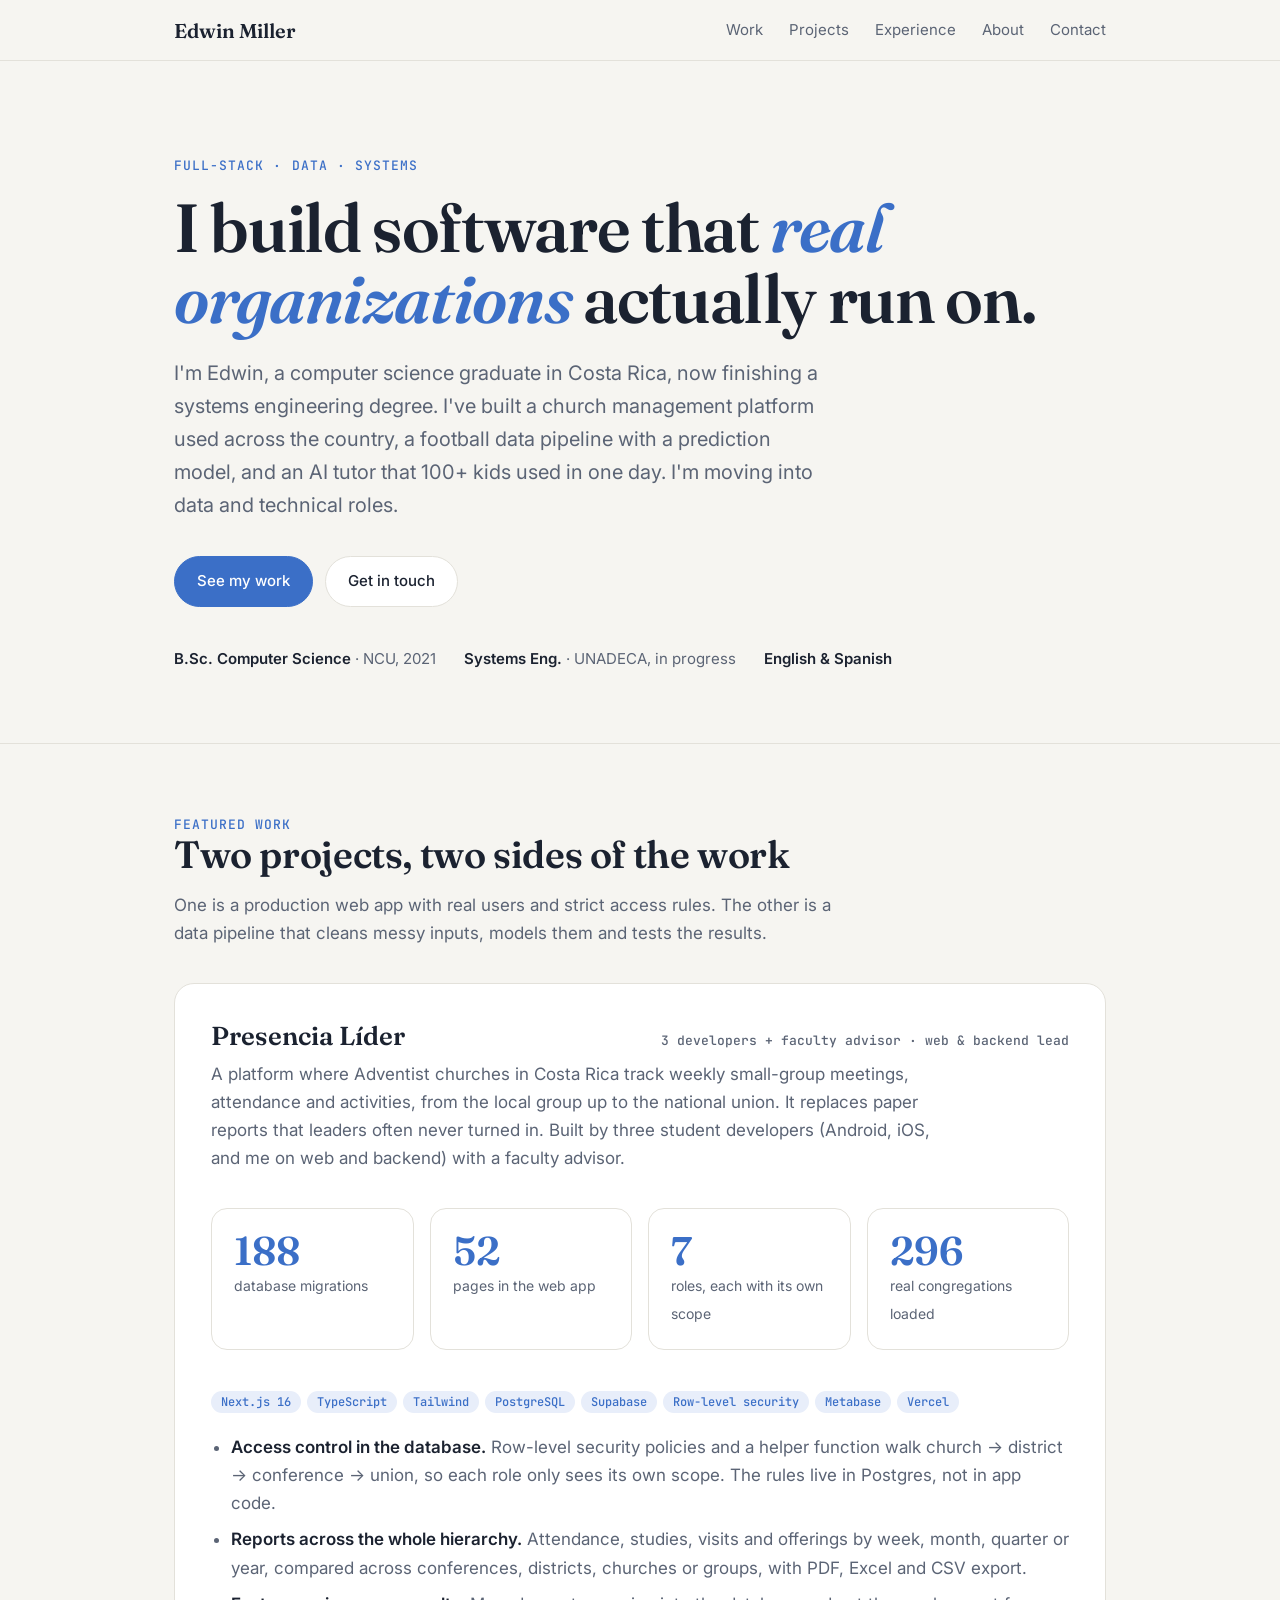
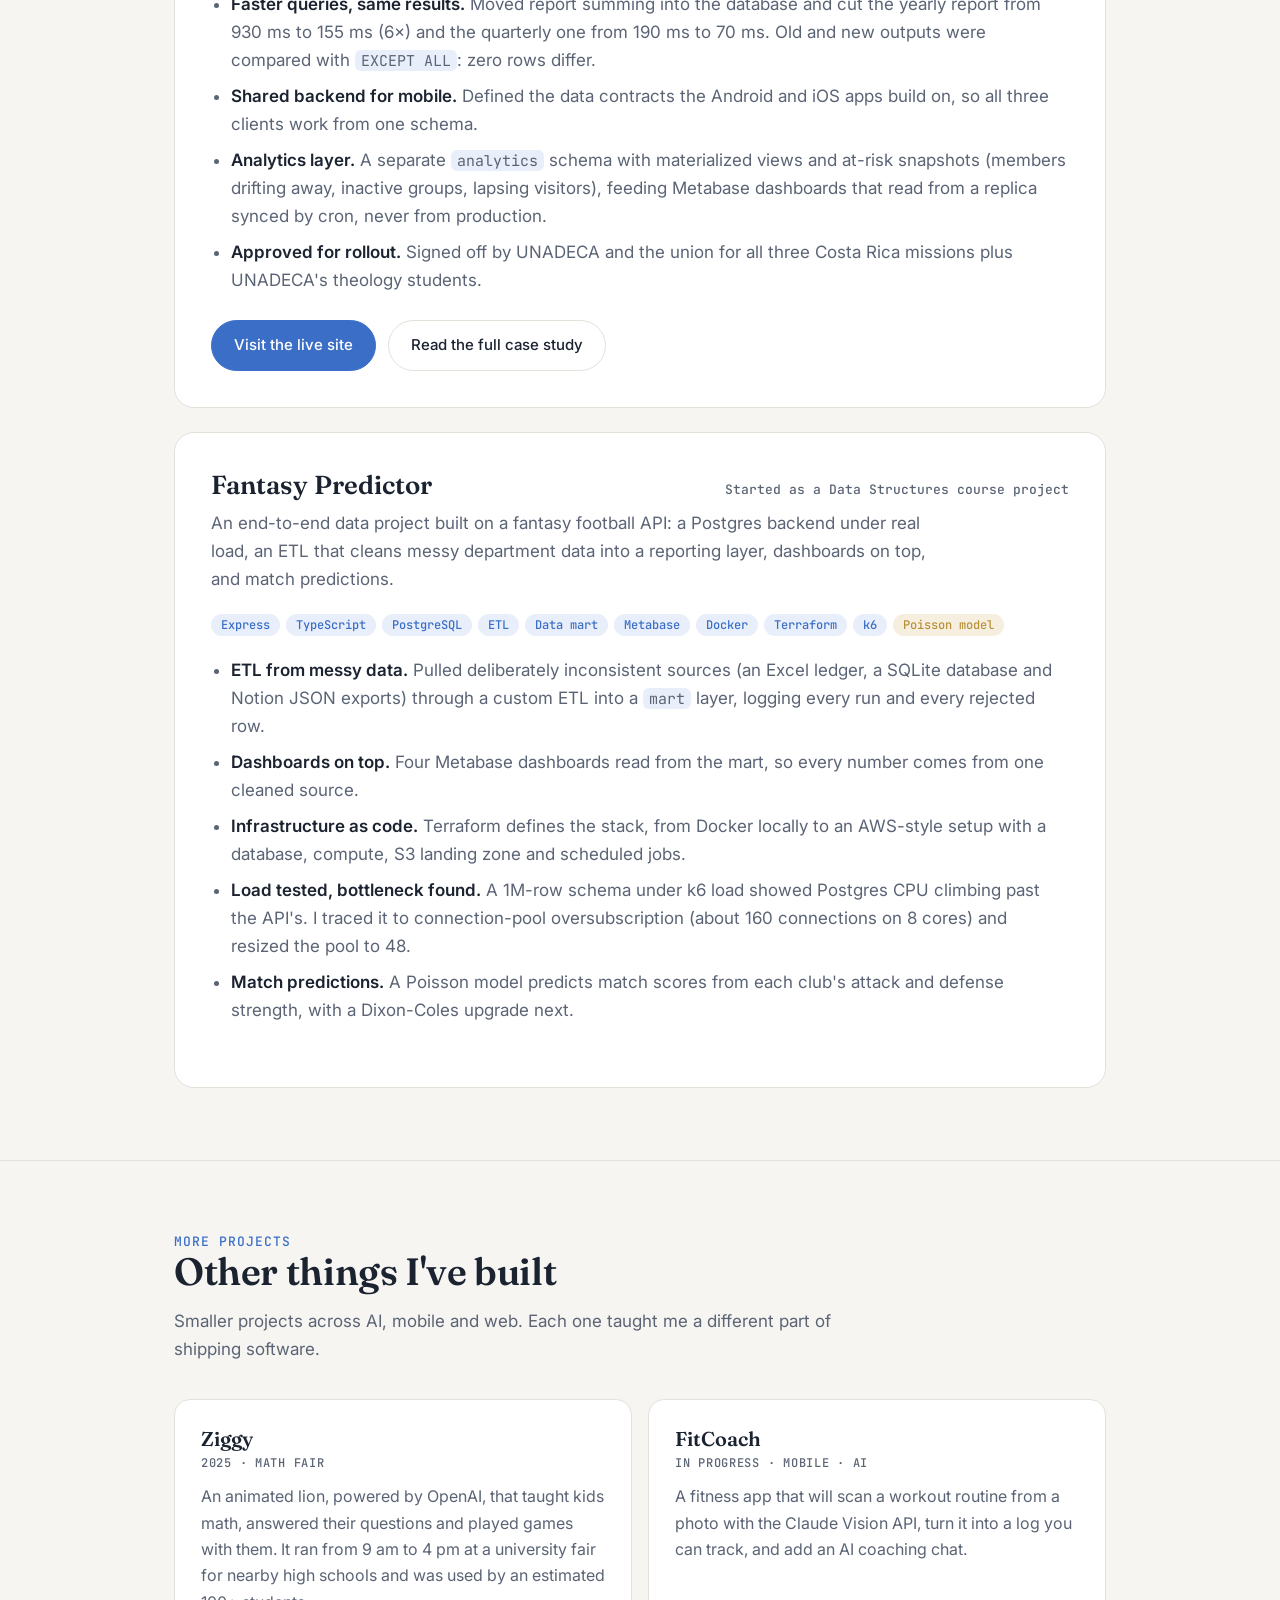
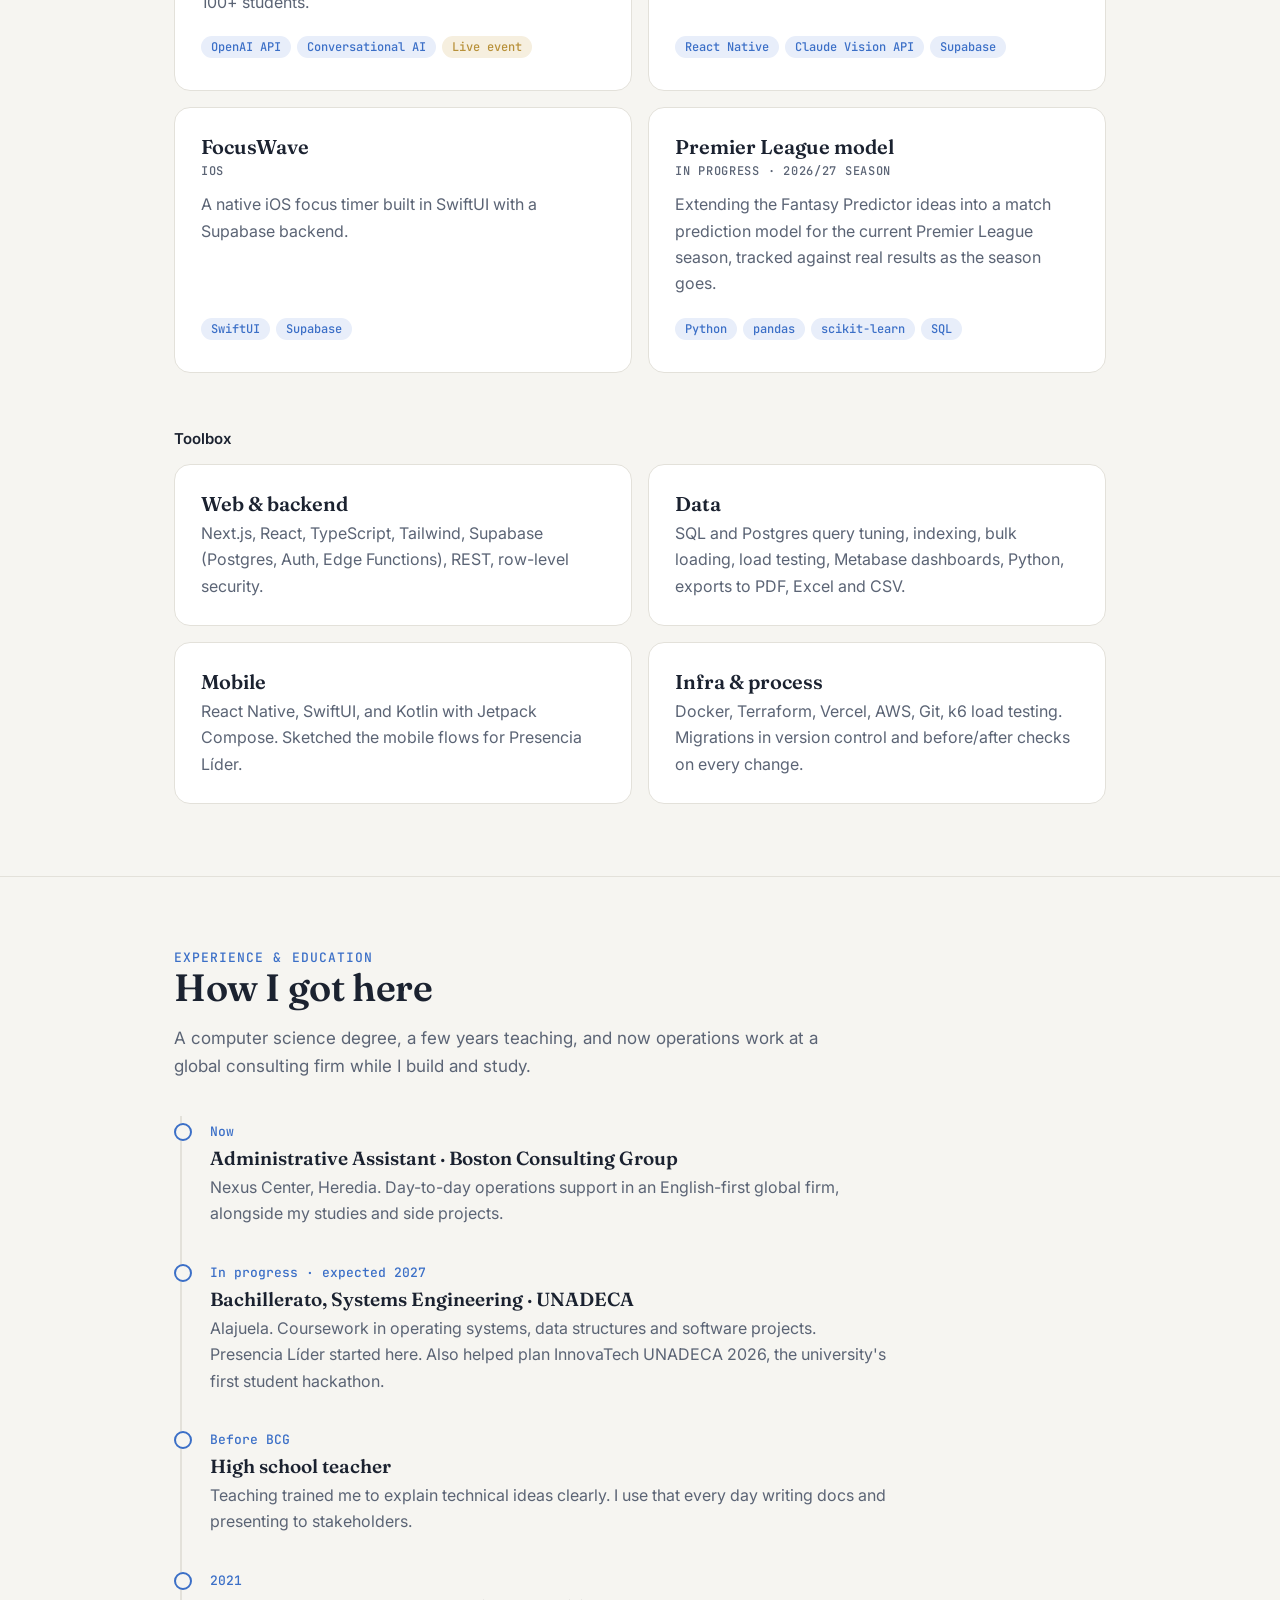
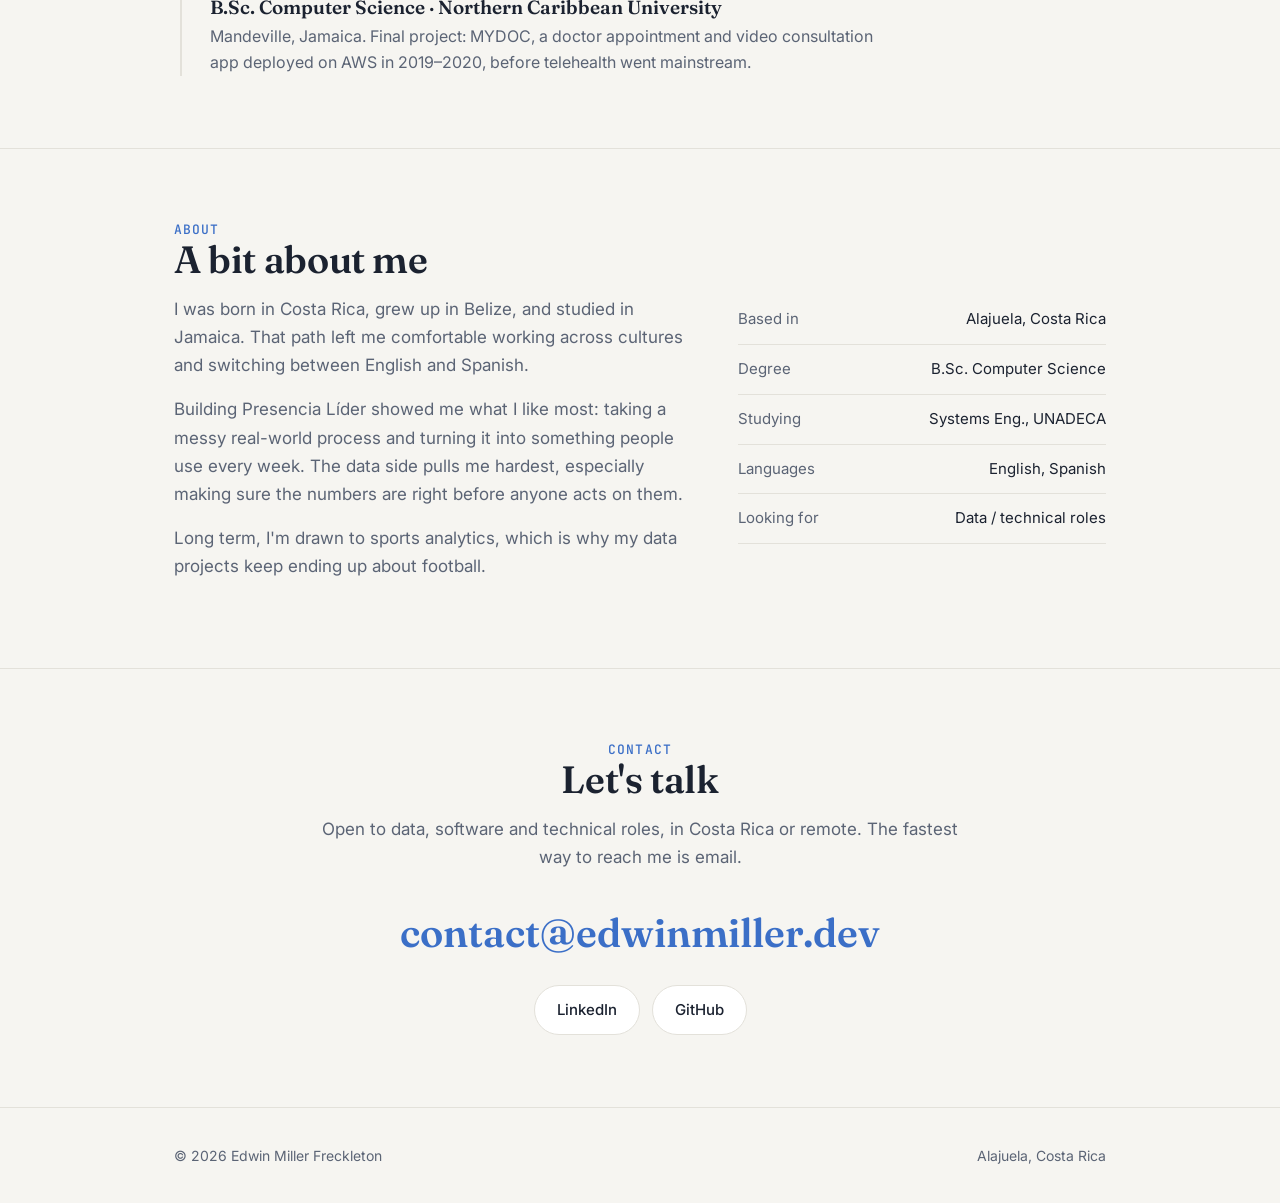
==== commit 6c8bd0b6: "Case study: Next.js 16 and rollout status - Say Next.js 16 (matches package.json 16.1.6) on both pag" ====
--- a/index.html
+++ b/index.html
@@ -57,7 +57,7 @@
     </div>
 
     <div class="meta">
-      <span class="tag">Next.js 14</span><span class="tag">TypeScript</span><span class="tag">Tailwind</span><span class="tag">PostgreSQL</span><span class="tag">Supabase</span><span class="tag">Row-level security</span><span class="tag">Metabase</span><span class="tag">Vercel</span>
+      <span class="tag">Next.js 16</span><span class="tag">TypeScript</span><span class="tag">Tailwind</span><span class="tag">PostgreSQL</span><span class="tag">Supabase</span><span class="tag">Row-level security</span><span class="tag">Metabase</span><span class="tag">Vercel</span>
     </div>
     <ul>
       <li><b>Access control in the database.</b> Row-level security policies and a helper function walk church → district → conference → union, so each role only sees its own scope. The rules live in Postgres, not in app code.</li>
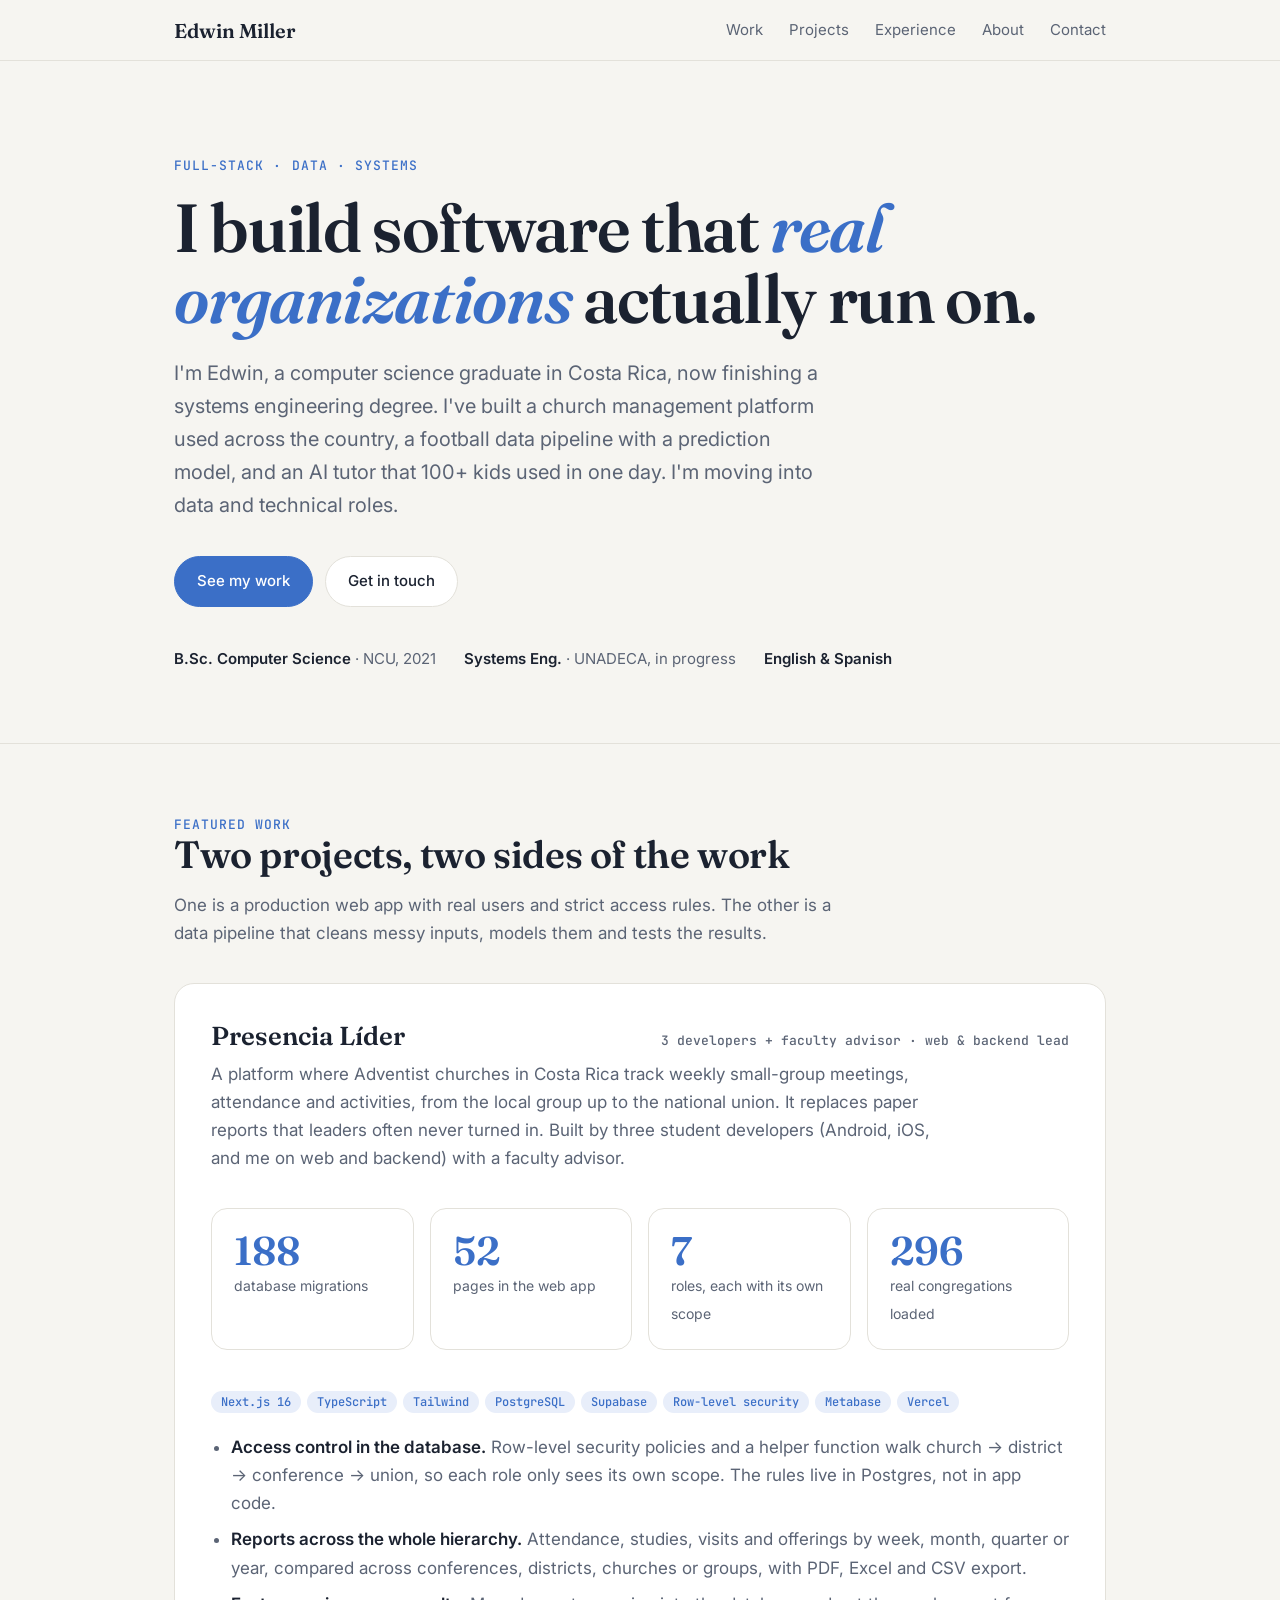
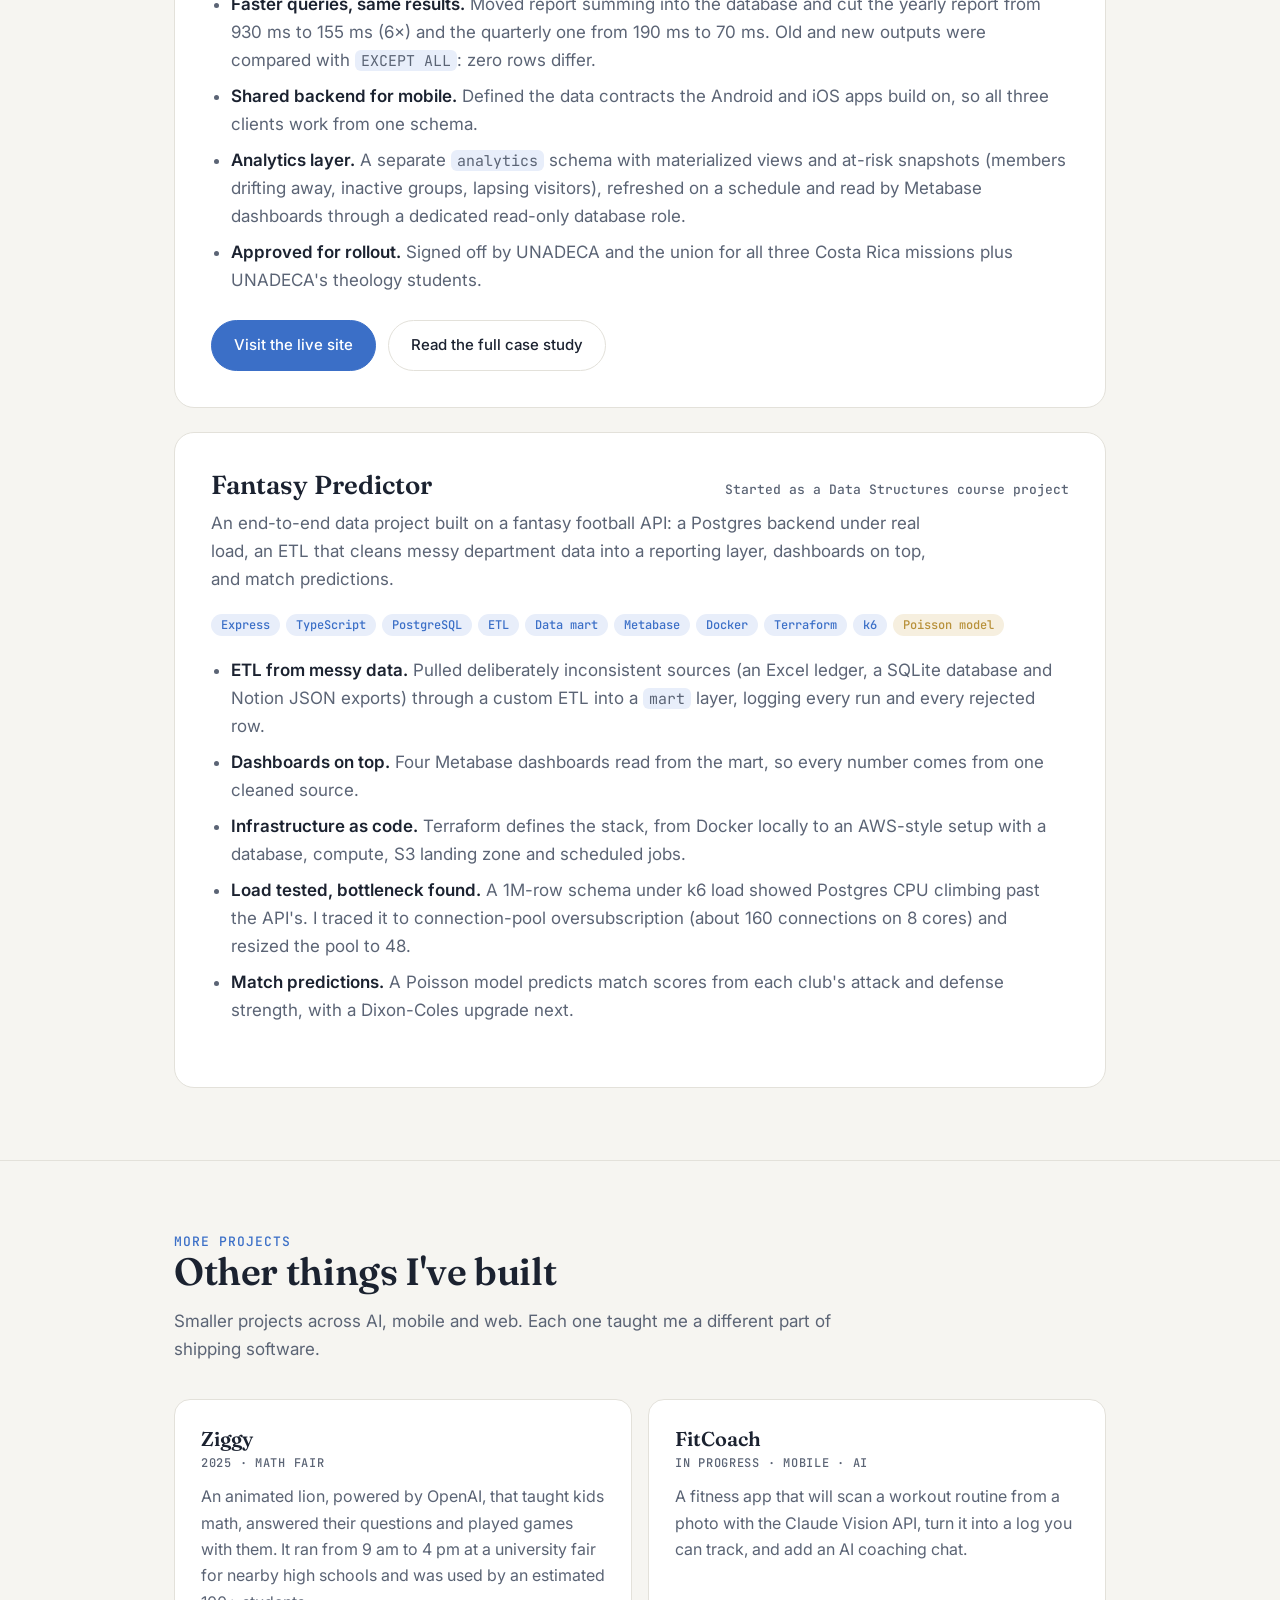
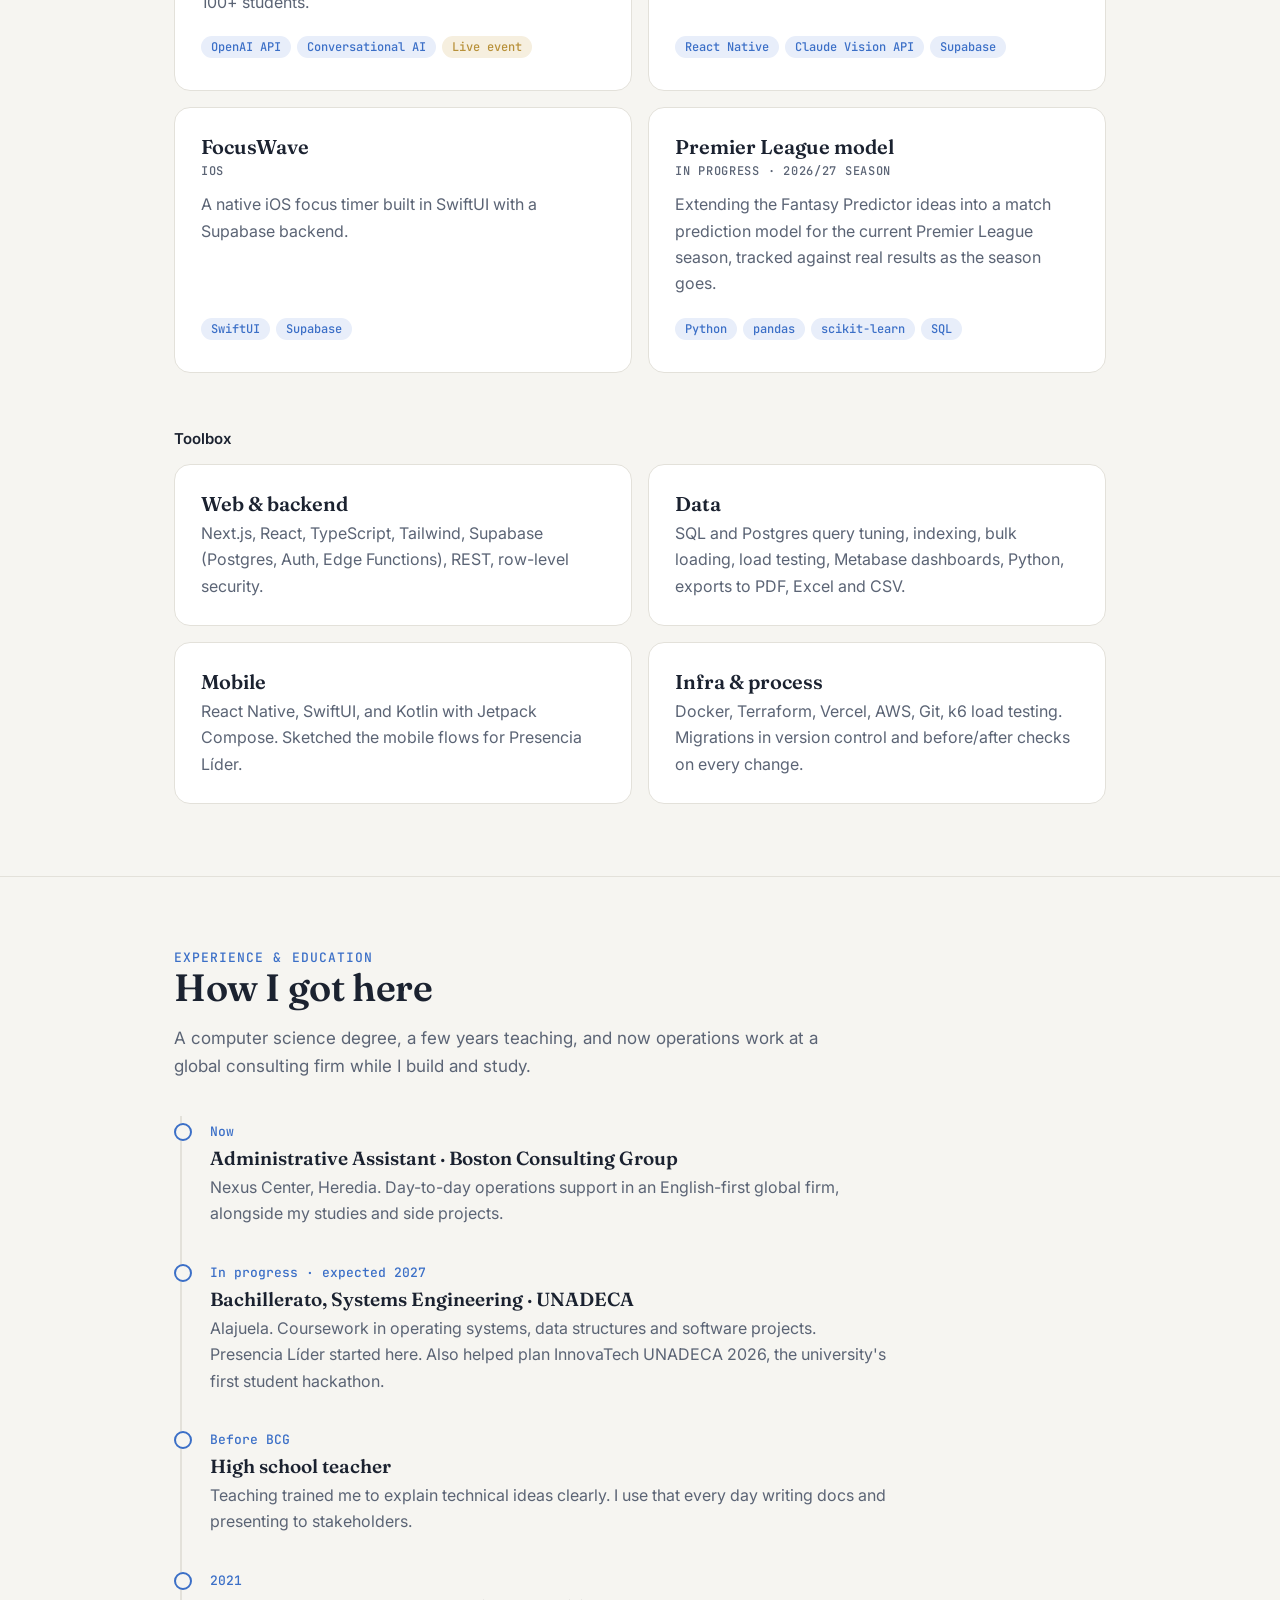
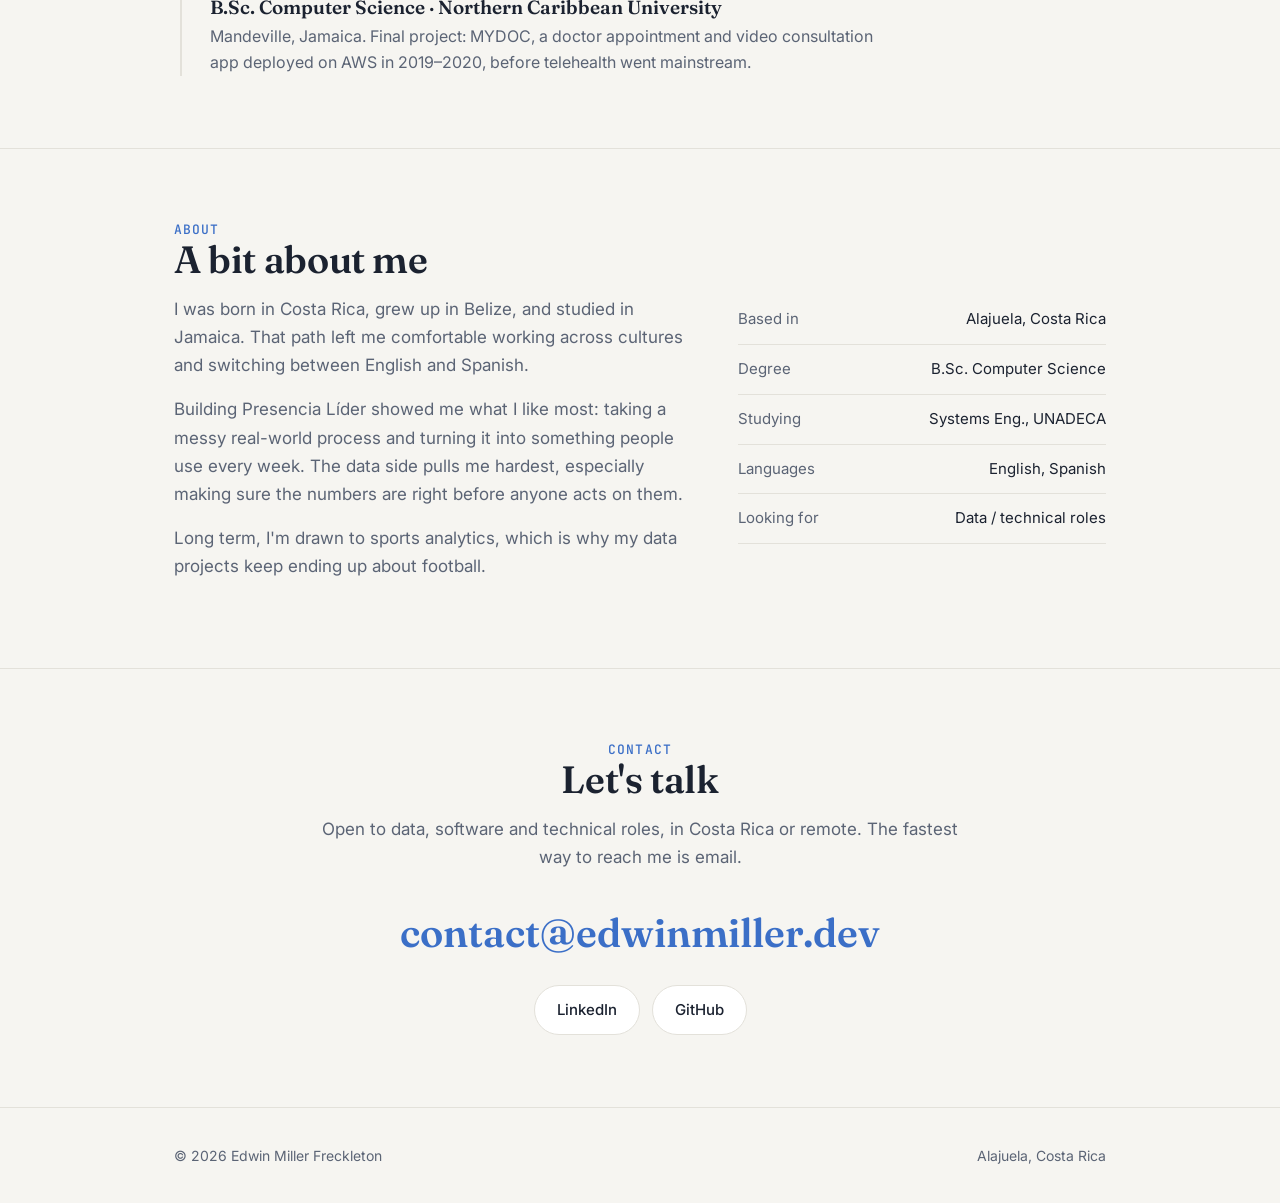
==== commit ca84b314: "Correct analytics wording: Metabase reads production via a read-only role Metabase connects to the p" ====
--- a/index.html
+++ b/index.html
@@ -64,7 +64,7 @@
       <li><b>Reports across the whole hierarchy.</b> Attendance, studies, visits and offerings by week, month, quarter or year, compared across conferences, districts, churches or groups, with PDF, Excel and CSV export.</li>
       <li><b>Faster queries, same results.</b> Moved report summing into the database and cut the yearly report from 930 ms to 155 ms (6×) and the quarterly one from 190 ms to 70 ms. Old and new outputs were compared with <code>EXCEPT ALL</code>: zero rows differ.</li>
       <li><b>Shared backend for mobile.</b> Defined the data contracts the Android and iOS apps build on, so all three clients work from one schema.</li>
-      <li><b>Analytics layer.</b> A separate <code>analytics</code> schema with materialized views and at-risk snapshots (members drifting away, inactive groups, lapsing visitors), feeding Metabase dashboards that read from a replica synced by cron, never from production.</li>
+      <li><b>Analytics layer.</b> A separate <code>analytics</code> schema with materialized views and at-risk snapshots (members drifting away, inactive groups, lapsing visitors), refreshed on a schedule and read by Metabase dashboards through a dedicated read-only database role.</li>
       <li><b>Approved for rollout.</b> Signed off by UNADECA and the union for all three Costa Rica missions plus UNADECA's theology students.</li>
     </ul>
     <div class="cta" style="margin-top:0">
